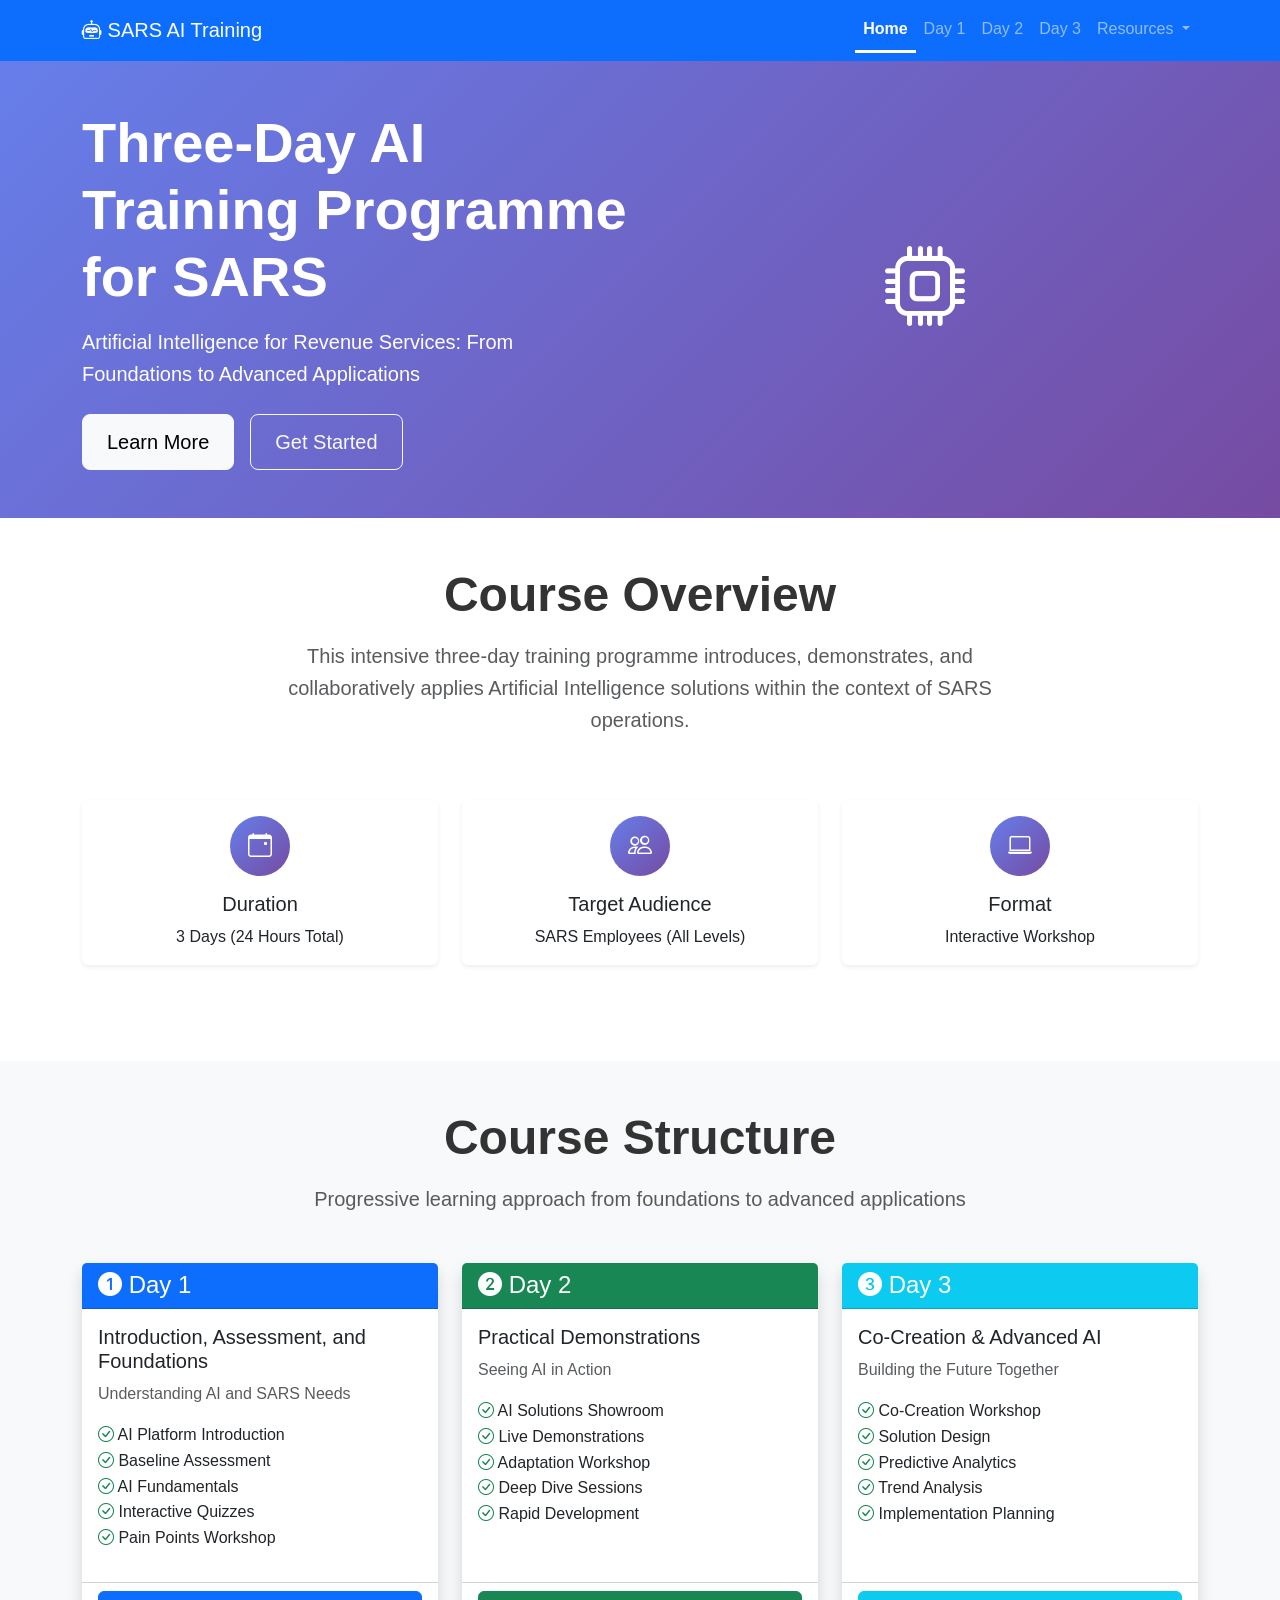
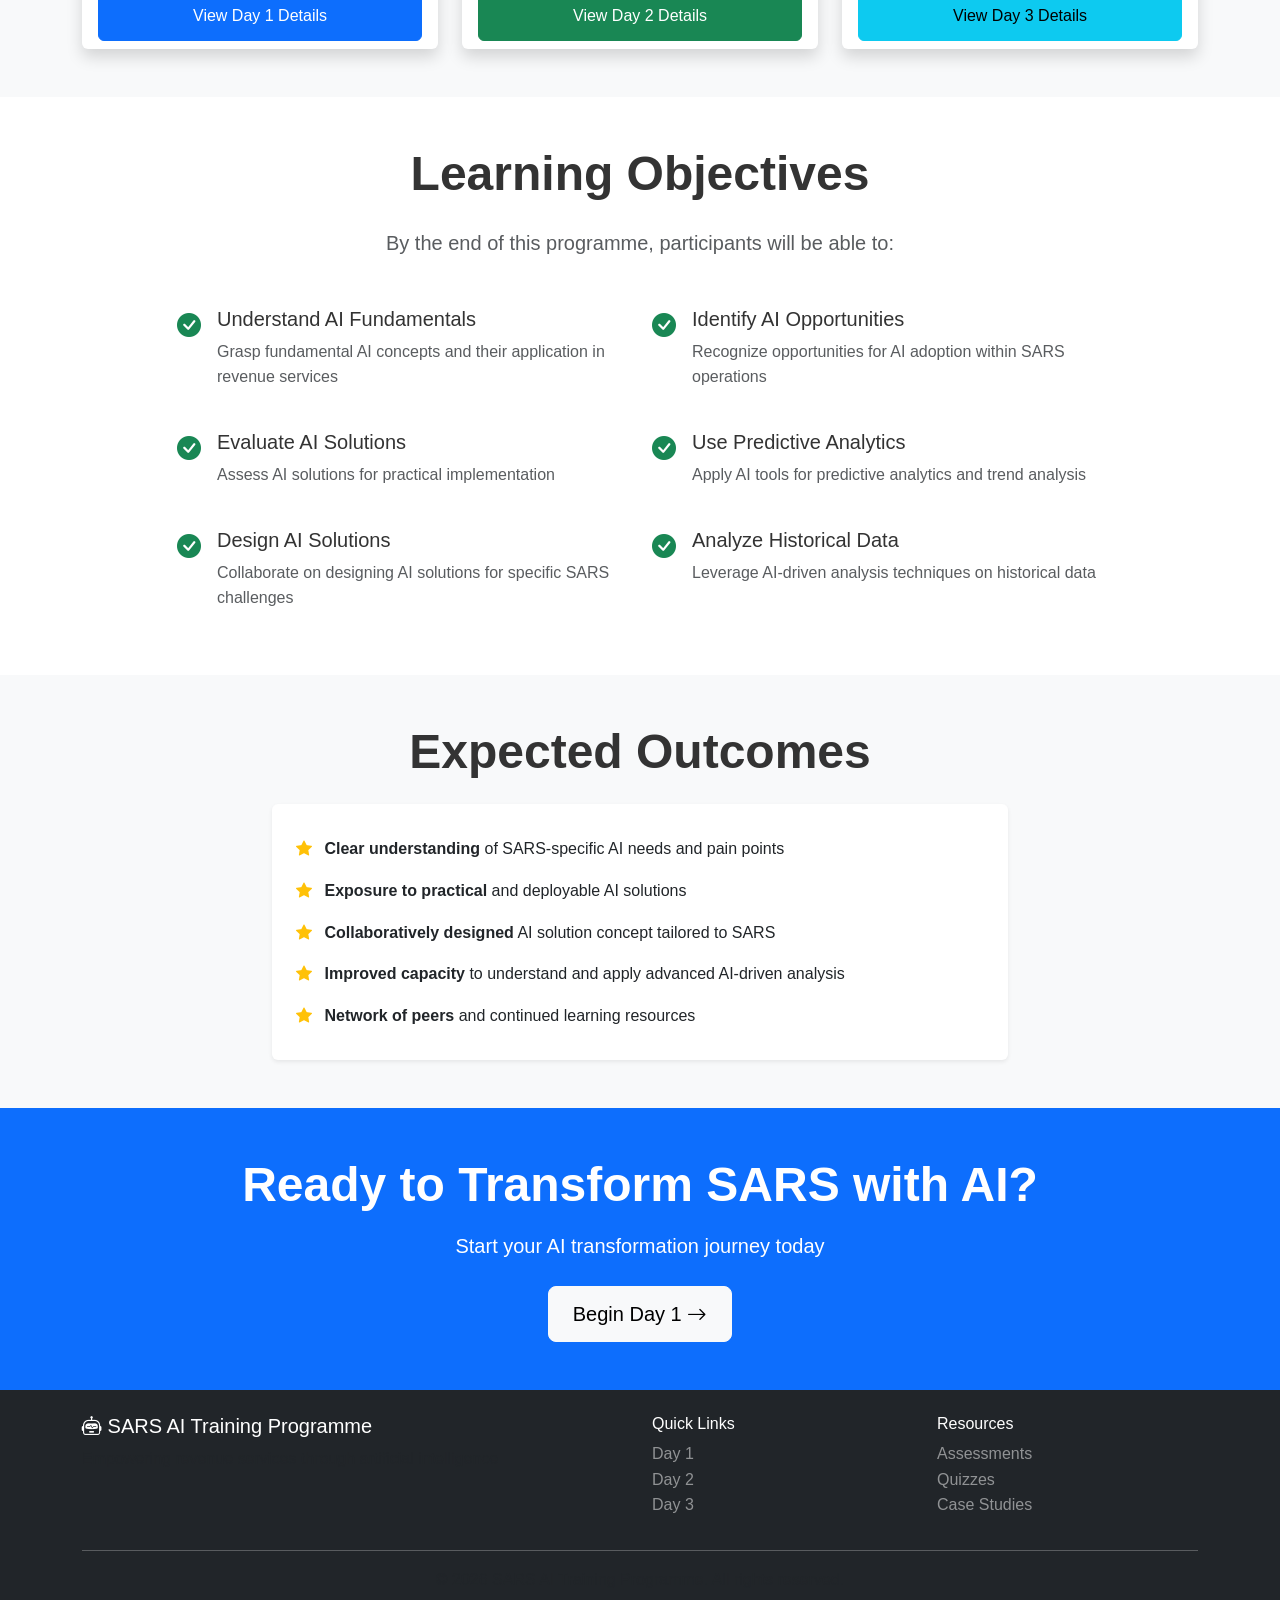
==== index.html @ c6cc0d84 "Initial commit: SARS Course website and materials" ====
<!DOCTYPE html>
<html lang="en">
<head>
    <meta charset="UTF-8">
    <meta name="viewport" content="width=device-width, initial-scale=1.0">
    <title>Three-Day AI Training Programme for SARS</title>
    <link href="https://cdn.jsdelivr.net/npm/bootstrap@5.3.0/dist/css/bootstrap.min.css" rel="stylesheet">
    <link rel="stylesheet" href="https://cdn.jsdelivr.net/npm/bootstrap-icons@1.10.0/font/bootstrap-icons.css">
    <link href="assets/css/style.css" rel="stylesheet">
</head>
<body>
    <!-- Navigation -->
    <nav class="navbar navbar-expand-lg navbar-dark bg-primary sticky-top">
        <div class="container">
            <a class="navbar-brand" href="index.html">
                <i class="bi bi-robot"></i> SARS AI Training
            </a>
            <button class="navbar-toggler" type="button" data-bs-toggle="collapse" data-bs-target="#navbarNav" aria-label="Toggle navigation" title="Toggle navigation">
                <span class="navbar-toggler-icon"></span>
            </button>
            <div class="collapse navbar-collapse" id="navbarNav">
                <ul class="navbar-nav ms-auto">
                    <li class="nav-item">
                        <a class="nav-link active" href="index.html">Home</a>
                    </li>
                    <li class="nav-item">
                        <a class="nav-link" href="day-1.html">Day 1</a>
                    </li>
                    <li class="nav-item">
                        <a class="nav-link" href="day-2.html">Day 2</a>
                    </li>
                    <li class="nav-item">
                        <a class="nav-link" href="day-3.html">Day 3</a>
                    </li>
                    <li class="nav-item dropdown">
                        <a class="nav-link dropdown-toggle" href="#" id="resourcesDropdown" role="button" data-bs-toggle="dropdown">
                            Resources
                        </a>
                        <ul class="dropdown-menu">
                            <li><a class="dropdown-item" href="assessments.html">Assessments</a></li>
                            <li><a class="dropdown-item" href="quizzes.html">Quizzes</a></li>
                            <li><a class="dropdown-item" href="case-studies.html">Case Studies</a></li>
                            <li><a class="dropdown-item" href="implementation.html">Implementation Guide</a></li>
                        </ul>
                    </li>
                </ul>
            </div>
        </div>
    </nav>

    <!-- Hero Section -->
    <section class="hero-section bg-gradient text-white py-5">
        <div class="container">
            <div class="row align-items-center">
                <div class="col-lg-6">
                    <h1 class="display-4 fw-bold mb-3">Three-Day AI Training Programme for SARS</h1>
                    <p class="lead mb-4">Artificial Intelligence for Revenue Services: From Foundations to Advanced Applications</p>
                    <div class="d-flex gap-3">
                        <a href="#overview" class="btn btn-light btn-lg">Learn More</a>
                        <a href="day-1.html" class="btn btn-outline-light btn-lg">Get Started</a>
                    </div>
                </div>
                <div class="col-lg-6 text-center mt-4 mt-lg-0">
                    <i class="bi bi-cpu display-1"></i>
                </div>
            </div>
        </div>
    </section>

    <!-- Overview Section -->
    <section id="overview" class="py-5">
        <div class="container">
            <div class="row">
                <div class="col-lg-8 mx-auto text-center mb-5">
                    <h2 class="display-5 fw-bold mb-3">Course Overview</h2>
                    <p class="lead text-muted">This intensive three-day training programme introduces, demonstrates, and collaboratively applies Artificial Intelligence solutions within the context of SARS operations.</p>
                </div>
            </div>
            
            <div class="row g-4 mb-5">
                <div class="col-md-4">
                    <div class="card h-100 shadow-sm">
                        <div class="card-body text-center">
                            <div class="feature-icon bg-primary bg-gradient text-white rounded-circle mb-3 mx-auto">
                                <i class="bi bi-calendar-event fs-4"></i>
                            </div>
                            <h5 class="card-title">Duration</h5>
                            <p class="card-text">3 Days (24 Hours Total)</p>
                        </div>
                    </div>
                </div>
                <div class="col-md-4">
                    <div class="card h-100 shadow-sm">
                        <div class="card-body text-center">
                            <div class="feature-icon bg-success bg-gradient text-white rounded-circle mb-3 mx-auto">
                                <i class="bi bi-people fs-4"></i>
                            </div>
                            <h5 class="card-title">Target Audience</h5>
                            <p class="card-text">SARS Employees (All Levels)</p>
                        </div>
                    </div>
                </div>
                <div class="col-md-4">
                    <div class="card h-100 shadow-sm">
                        <div class="card-body text-center">
                            <div class="feature-icon bg-info bg-gradient text-white rounded-circle mb-3 mx-auto">
                                <i class="bi bi-laptop fs-4"></i>
                            </div>
                            <h5 class="card-title">Format</h5>
                            <p class="card-text">Interactive Workshop</p>
                        </div>
                    </div>
                </div>
            </div>
        </div>
    </section>

    <!-- Course Structure Section -->
    <section class="bg-light py-5">
        <div class="container">
            <div class="text-center mb-5">
                <h2 class="display-5 fw-bold mb-3">Course Structure</h2>
                <p class="lead text-muted">Progressive learning approach from foundations to advanced applications</p>
            </div>

            <div class="row g-4">
                <!-- Day 1 -->
                <div class="col-lg-4">
                    <div class="card h-100 shadow border-0">
                        <div class="card-header bg-primary text-white">
                            <h4 class="mb-0"><i class="bi bi-1-circle-fill"></i> Day 1</h4>
                        </div>
                        <div class="card-body">
                            <h5 class="card-title">Introduction, Assessment, and Foundations</h5>
                            <p class="card-text text-muted mb-3">Understanding AI and SARS Needs</p>
                            <ul class="list-unstyled">
                                <li><i class="bi bi-check-circle text-success"></i> AI Platform Introduction</li>
                                <li><i class="bi bi-check-circle text-success"></i> Baseline Assessment</li>
                                <li><i class="bi bi-check-circle text-success"></i> AI Fundamentals</li>
                                <li><i class="bi bi-check-circle text-success"></i> Interactive Quizzes</li>
                                <li><i class="bi bi-check-circle text-success"></i> Pain Points Workshop</li>
                            </ul>
                        </div>
                        <div class="card-footer bg-transparent">
                            <a href="day-1.html" class="btn btn-primary w-100">View Day 1 Details</a>
                        </div>
                    </div>
                </div>

                <!-- Day 2 -->
                <div class="col-lg-4">
                    <div class="card h-100 shadow border-0">
                        <div class="card-header bg-success text-white">
                            <h4 class="mb-0"><i class="bi bi-2-circle-fill"></i> Day 2</h4>
                        </div>
                        <div class="card-body">
                            <h5 class="card-title">Practical Demonstrations</h5>
                            <p class="card-text text-muted mb-3">Seeing AI in Action</p>
                            <ul class="list-unstyled">
                                <li><i class="bi bi-check-circle text-success"></i> AI Solutions Showroom</li>
                                <li><i class="bi bi-check-circle text-success"></i> Live Demonstrations</li>
                                <li><i class="bi bi-check-circle text-success"></i> Adaptation Workshop</li>
                                <li><i class="bi bi-check-circle text-success"></i> Deep Dive Sessions</li>
                                <li><i class="bi bi-check-circle text-success"></i> Rapid Development</li>
                            </ul>
                        </div>
                        <div class="card-footer bg-transparent">
                            <a href="day-2.html" class="btn btn-success w-100">View Day 2 Details</a>
                        </div>
                    </div>
                </div>

                <!-- Day 3 -->
                <div class="col-lg-4">
                    <div class="card h-100 shadow border-0">
                        <div class="card-header bg-info text-white">
                            <h4 class="mb-0"><i class="bi bi-3-circle-fill"></i> Day 3</h4>
                        </div>
                        <div class="card-body">
                            <h5 class="card-title">Co-Creation & Advanced AI</h5>
                            <p class="card-text text-muted mb-3">Building the Future Together</p>
                            <ul class="list-unstyled">
                                <li><i class="bi bi-check-circle text-success"></i> Co-Creation Workshop</li>
                                <li><i class="bi bi-check-circle text-success"></i> Solution Design</li>
                                <li><i class="bi bi-check-circle text-success"></i> Predictive Analytics</li>
                                <li><i class="bi bi-check-circle text-success"></i> Trend Analysis</li>
                                <li><i class="bi bi-check-circle text-success"></i> Implementation Planning</li>
                            </ul>
                        </div>
                        <div class="card-footer bg-transparent">
                            <a href="day-3.html" class="btn btn-info w-100">View Day 3 Details</a>
                        </div>
                    </div>
                </div>
            </div>
        </div>
    </section>

    <!-- Learning Objectives -->
    <section class="py-5">
        <div class="container">
            <div class="row">
                <div class="col-lg-10 mx-auto">
                    <h2 class="display-5 fw-bold mb-4 text-center">Learning Objectives</h2>
                    <p class="lead text-center text-muted mb-5">By the end of this programme, participants will be able to:</p>
                    
                    <div class="row g-4">
                        <div class="col-md-6">
                            <div class="d-flex">
                                <div class="flex-shrink-0">
                                    <i class="bi bi-check-circle-fill text-success fs-4 me-3"></i>
                                </div>
                                <div>
                                    <h5>Understand AI Fundamentals</h5>
                                    <p class="text-muted">Grasp fundamental AI concepts and their application in revenue services</p>
                                </div>
                            </div>
                        </div>
                        <div class="col-md-6">
                            <div class="d-flex">
                                <div class="flex-shrink-0">
                                    <i class="bi bi-check-circle-fill text-success fs-4 me-3"></i>
                                </div>
                                <div>
                                    <h5>Identify AI Opportunities</h5>
                                    <p class="text-muted">Recognize opportunities for AI adoption within SARS operations</p>
                                </div>
                            </div>
                        </div>
                        <div class="col-md-6">
                            <div class="d-flex">
                                <div class="flex-shrink-0">
                                    <i class="bi bi-check-circle-fill text-success fs-4 me-3"></i>
                                </div>
                                <div>
                                    <h5>Evaluate AI Solutions</h5>
                                    <p class="text-muted">Assess AI solutions for practical implementation</p>
                                </div>
                            </div>
                        </div>
                        <div class="col-md-6">
                            <div class="d-flex">
                                <div class="flex-shrink-0">
                                    <i class="bi bi-check-circle-fill text-success fs-4 me-3"></i>
                                </div>
                                <div>
                                    <h5>Use Predictive Analytics</h5>
                                    <p class="text-muted">Apply AI tools for predictive analytics and trend analysis</p>
                                </div>
                            </div>
                        </div>
                        <div class="col-md-6">
                            <div class="d-flex">
                                <div class="flex-shrink-0">
                                    <i class="bi bi-check-circle-fill text-success fs-4 me-3"></i>
                                </div>
                                <div>
                                    <h5>Design AI Solutions</h5>
                                    <p class="text-muted">Collaborate on designing AI solutions for specific SARS challenges</p>
                                </div>
                            </div>
                        </div>
                        <div class="col-md-6">
                            <div class="d-flex">
                                <div class="flex-shrink-0">
                                    <i class="bi bi-check-circle-fill text-success fs-4 me-3"></i>
                                </div>
                                <div>
                                    <h5>Analyze Historical Data</h5>
                                    <p class="text-muted">Leverage AI-driven analysis techniques on historical data</p>
                                </div>
                            </div>
                        </div>
                    </div>
                </div>
            </div>
        </div>
    </section>

    <!-- Expected Outcomes -->
    <section class="bg-light py-5">
        <div class="container">
            <div class="row">
                <div class="col-lg-8 mx-auto">
                    <h2 class="display-5 fw-bold mb-4 text-center">Expected Outcomes</h2>
                    <div class="card shadow-sm border-0">
                        <div class="card-body p-4">
                            <div class="list-group list-group-flush">
                                <div class="list-group-item border-0 px-0">
                                    <i class="bi bi-star-fill text-warning me-2"></i>
                                    <strong>Clear understanding</strong> of SARS-specific AI needs and pain points
                                </div>
                                <div class="list-group-item border-0 px-0">
                                    <i class="bi bi-star-fill text-warning me-2"></i>
                                    <strong>Exposure to practical</strong> and deployable AI solutions
                                </div>
                                <div class="list-group-item border-0 px-0">
                                    <i class="bi bi-star-fill text-warning me-2"></i>
                                    <strong>Collaboratively designed</strong> AI solution concept tailored to SARS
                                </div>
                                <div class="list-group-item border-0 px-0">
                                    <i class="bi bi-star-fill text-warning me-2"></i>
                                    <strong>Improved capacity</strong> to understand and apply advanced AI-driven analysis
                                </div>
                                <div class="list-group-item border-0 px-0">
                                    <i class="bi bi-star-fill text-warning me-2"></i>
                                    <strong>Network of peers</strong> and continued learning resources
                                </div>
                            </div>
                        </div>
                    </div>
                </div>
            </div>
        </div>
    </section>

    <!-- CTA Section -->
    <section class="py-5 bg-primary text-white">
        <div class="container text-center">
            <h2 class="display-5 fw-bold mb-3">Ready to Transform SARS with AI?</h2>
            <p class="lead mb-4">Start your AI transformation journey today</p>
            <a href="day-1.html" class="btn btn-light btn-lg">Begin Day 1 <i class="bi bi-arrow-right"></i></a>
        </div>
    </section>

    <!-- Footer -->
    <footer class="bg-dark text-white py-4">
        <div class="container">
            <div class="row">
                <div class="col-md-6">
                    <h5><i class="bi bi-robot"></i> SARS AI Training Programme</h5>
                    <p class="text-muted">Empowering revenue services through artificial intelligence</p>
                </div>
                <div class="col-md-3">
                    <h6>Quick Links</h6>
                    <ul class="list-unstyled">
                        <li><a href="day-1.html" class="text-white-50 text-decoration-none">Day 1</a></li>
                        <li><a href="day-2.html" class="text-white-50 text-decoration-none">Day 2</a></li>
                        <li><a href="day-3.html" class="text-white-50 text-decoration-none">Day 3</a></li>
                    </ul>
                </div>
                <div class="col-md-3">
                    <h6>Resources</h6>
                    <ul class="list-unstyled">
                        <li><a href="assessments.html" class="text-white-50 text-decoration-none">Assessments</a></li>
                        <li><a href="quizzes.html" class="text-white-50 text-decoration-none">Quizzes</a></li>
                        <li><a href="case-studies.html" class="text-white-50 text-decoration-none">Case Studies</a></li>
                    </ul>
                </div>
            </div>
            <hr class="bg-secondary">
            <div class="text-center text-muted">
                <p class="mb-0">&copy; 2026 SARS AI Training Programme. All rights reserved.</p>
            </div>
        </div>
    </footer>

    <script src="https://cdn.jsdelivr.net/npm/bootstrap@5.3.0/dist/js/bootstrap.bundle.min.js"></script>
    <script src="assets/js/script.js"></script>
</body>
</html>
---- assets/css/style.css ----
/* Custom Styles for SARS AI Training Website */

:root {
    --primary-color: #0d6efd;
    --secondary-color: #6c757d;
    --success-color: #198754;
    --info-color: #0dcaf0;
    --warning-color: #ffc107;
    --danger-color: #dc3545;
    --light-color: #f8f9fa;
    --dark-color: #212529;
}

/* Global Styles */
body {
    font-family: 'Segoe UI', Tahoma, Geneva, Verdana, sans-serif;
    line-height: 1.6;
    color: #333;
}

/* Hero Section */
.hero-section {
    background: linear-gradient(135deg, #667eea 0%, #764ba2 100%);
    min-height: 400px;
    display: flex;
    align-items: center;
}

.bg-gradient {
    background: linear-gradient(135deg, #667eea 0%, #764ba2 100%) !important;
}

/* Cards */
.card {
    transition: transform 0.3s ease, box-shadow 0.3s ease;
    border: none;
}

.card:hover {
    transform: translateY(-5px);
    box-shadow: 0 10px 25px rgba(0,0,0,0.15) !important;
}

/* Feature Icons */
.feature-icon {
    width: 60px;
    height: 60px;
    display: inline-flex;
    align-items: center;
    justify-content: center;
}

/* Day Icon Large */
.day-icon-large {
    font-size: 100px;
}

/* Buttons */
.btn {
    padding: 0.75rem 1.5rem;
    font-weight: 500;
    transition: all 0.3s ease;
}

.btn:hover {
    transform: translateY(-2px);
    box-shadow: 0 5px 15px rgba(0,0,0,0.2);
}

/* Timeline Styles */
.timeline {
    position: relative;
    padding: 20px 0;
}

.timeline-item {
    position: relative;
    padding-left: 60px;
    margin-bottom: 30px;
}

.timeline-item::before {
    content: '';
    position: absolute;
    left: 20px;
    top: 0;
    bottom: -30px;
    width: 2px;
    background: var(--primary-color);
}

.timeline-item:last-child::before {
    display: none;
}

.timeline-icon {
    position: absolute;
    left: 0;
    top: 0;
    width: 40px;
    height: 40px;
    border-radius: 50%;
    background: var(--primary-color);
    color: white;
    display: flex;
    align-items: center;
    justify-content: center;
    font-weight: bold;
    z-index: 1;
}

/* Schedule Table */
.schedule-table {
    background: white;
    border-radius: 10px;
    overflow: hidden;
}

.schedule-table .table thead {
    background: linear-gradient(135deg, #667eea 0%, #764ba2 100%);
    color: white;
}

.time-col {
    background: #f8f9fa;
    font-weight: 600;
    color: var(--primary-color);
}

/* Quiz Cards */
.quiz-question {
    background: #f8f9fa;
    border-left: 4px solid var(--primary-color);
    padding: 20px;
    margin-bottom: 20px;
    border-radius: 5px;
}

.quiz-option {
    padding: 10px 15px;
    margin: 5px 0;
    background: white;
    border: 2px solid #e9ecef;
    border-radius: 5px;
    cursor: pointer;
    transition: all 0.3s ease;
}

.quiz-option:hover {
    background: #e9ecef;
    border-color: var(--primary-color);
}

.quiz-option.correct {
    background: #d4edda;
    border-color: var(--success-color);
}

/* Case Study Cards */
.case-study-card {
    border-left: 4px solid var(--primary-color);
    transition: all 0.3s ease;
}

.case-study-card:hover {
    border-left-width: 8px;
}

/* Assessment Form */
.assessment-section {
    background: white;
    padding: 30px;
    border-radius: 10px;
    margin-bottom: 30px;
    box-shadow: 0 2px 10px rgba(0,0,0,0.05);
}

.rating-group {
    display: flex;
    gap: 10px;
    align-items: center;
}

.rating-option {
    width: 40px;
    height: 40px;
    border: 2px solid #dee2e6;
    border-radius: 5px;
    display: flex;
    align-items: center;
    justify-content: center;
    cursor: pointer;
    transition: all 0.3s ease;
}

.rating-option:hover {
    background: var(--primary-color);
    color: white;
    border-color: var(--primary-color);
}

/* Progress Bar */
.progress-custom {
    height: 25px;
    border-radius: 15px;
}

.progress-custom .progress-bar {
    font-weight: 600;
    line-height: 25px;
}

/* Badges */
.badge-custom {
    padding: 8px 15px;
    font-size: 0.9rem;
    font-weight: 500;
}

/* Accordion Styles */
.accordion-button:not(.collapsed) {
    background-color: var(--primary-color);
    color: white;
}

.accordion-button:focus {
    box-shadow: none;
    border-color: rgba(0,0,0,.125);
}

/* Navigation Active State */
.navbar-nav .nav-link.active {
    font-weight: 600;
    border-bottom: 3px solid white;
}

/* Footer Links */
footer a:hover {
    color: white !important;
    text-decoration: underline !important;
}

/* Responsive Typography */
@media (max-width: 768px) {
    .display-4 {
        font-size: 2.5rem;
    }
    
    .display-5 {
        font-size: 2rem;
    }
    
    .lead {
        font-size: 1.1rem;
    }
}

/* Print Styles */
@media print {
    .navbar, footer, .btn, .no-print {
        display: none !important;
    }
    
    .card {
        page-break-inside: avoid;
    }
}

/* Animation Classes */
.fade-in {
    animation: fadeIn 0.5s ease-in;
}

@keyframes fadeIn {
    from {
        opacity: 0;
        transform: translateY(20px);
    }
    to {
        opacity: 1;
        transform: translateY(0);
    }
}

/* Scroll Behavior */
html {
    scroll-behavior: smooth;
}

/* Custom Scrollbar */
::-webkit-scrollbar {
    width: 10px;
}

::-webkit-scrollbar-track {
    background: #f1f1f1;
}

::-webkit-scrollbar-thumb {
    background: var(--primary-color);
    border-radius: 5px;
}

::-webkit-scrollbar-thumb:hover {
    background: #0b5ed7;
}

/* Table Styles */
.table-custom {
    background: white;
    border-radius: 10px;
    overflow: hidden;
    box-shadow: 0 2px 10px rgba(0,0,0,0.05);
}

.table-custom thead {
    background: linear-gradient(135deg, #667eea 0%, #764ba2 100%);
    color: white;
}

.table-custom tbody tr:hover {
    background-color: #f8f9fa;
}

/* List Group Custom */
.list-group-custom .list-group-item {
    border-left: 3px solid transparent;
    transition: all 0.3s ease;
}

.list-group-custom .list-group-item:hover {
    border-left-color: var(--primary-color);
    background-color: #f8f9fa;
}

/* Alert Styles */
.alert-custom {
    border-left: 4px solid;
    border-radius: 0 5px 5px 0;
}

/* Loading Spinner */
.spinner-custom {
    border: 4px solid #f3f3f3;
    border-top: 4px solid var(--primary-color);
    border-radius: 50%;
    width: 40px;
    height: 40px;
    animation: spin 1s linear infinite;
}

@keyframes spin {
    0% { transform: rotate(0deg); }
    100% { transform: rotate(360deg); }
}

/* Tooltip Custom */
.tooltip-inner {
    background-color: var(--dark-color);
    padding: 10px 15px;
}

/* Modal Styles */
.modal-header {
    background: linear-gradient(135deg, #667eea 0%, #764ba2 100%);
    color: white;
}

/* Form Styles */
.form-control:focus, .form-select:focus {
    border-color: var(--primary-color);
    box-shadow: 0 0 0 0.2rem rgba(13, 110, 253, 0.25);
}

/* Code Block Styles */
pre {
    background: #2d2d2d;
    color: #f8f8f2;
    padding: 20px;
    border-radius: 5px;
    overflow-x: auto;
}

code {
    background: #f4f4f4;
    padding: 2px 6px;
    border-radius: 3px;
    font-family: 'Courier New', monospace;
}

/* Section Dividers */
.section-divider {
    height: 2px;
    background: linear-gradient(to right, transparent, var(--primary-color), transparent);
    margin: 40px 0;
}
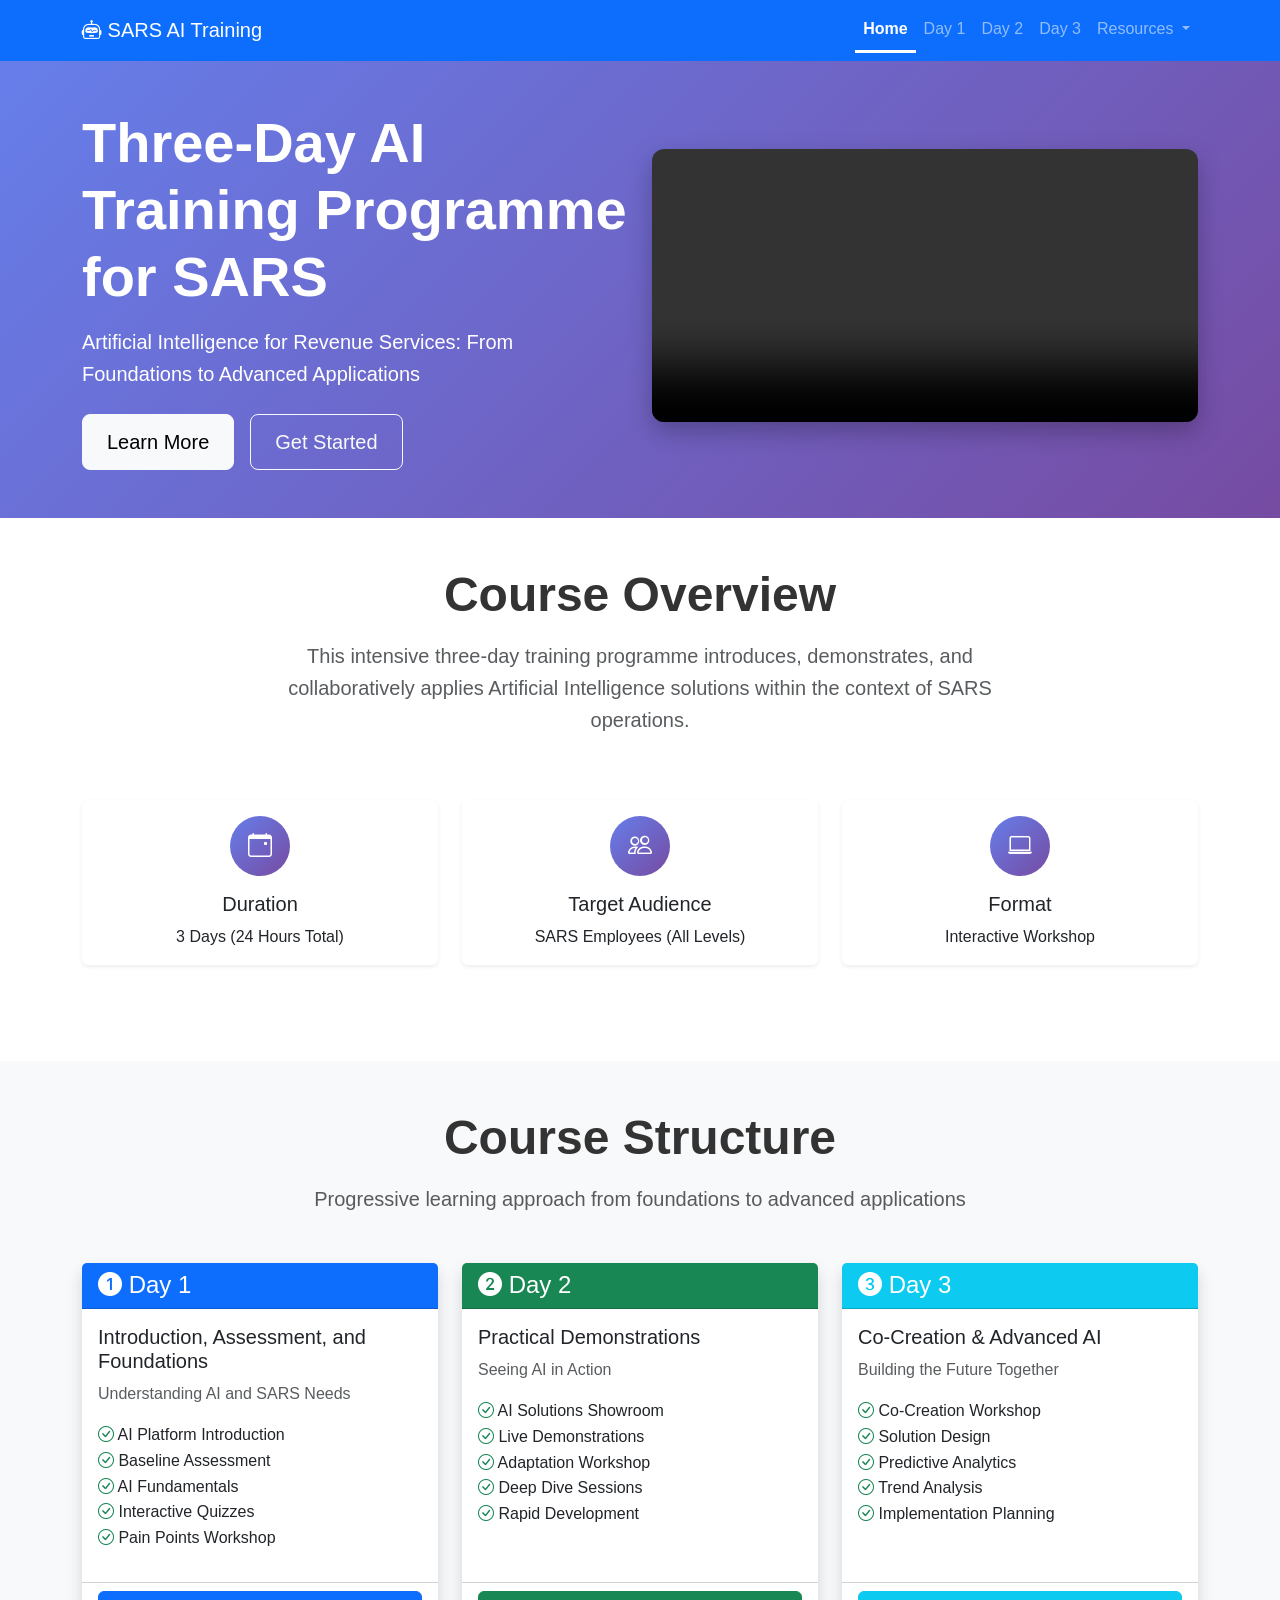
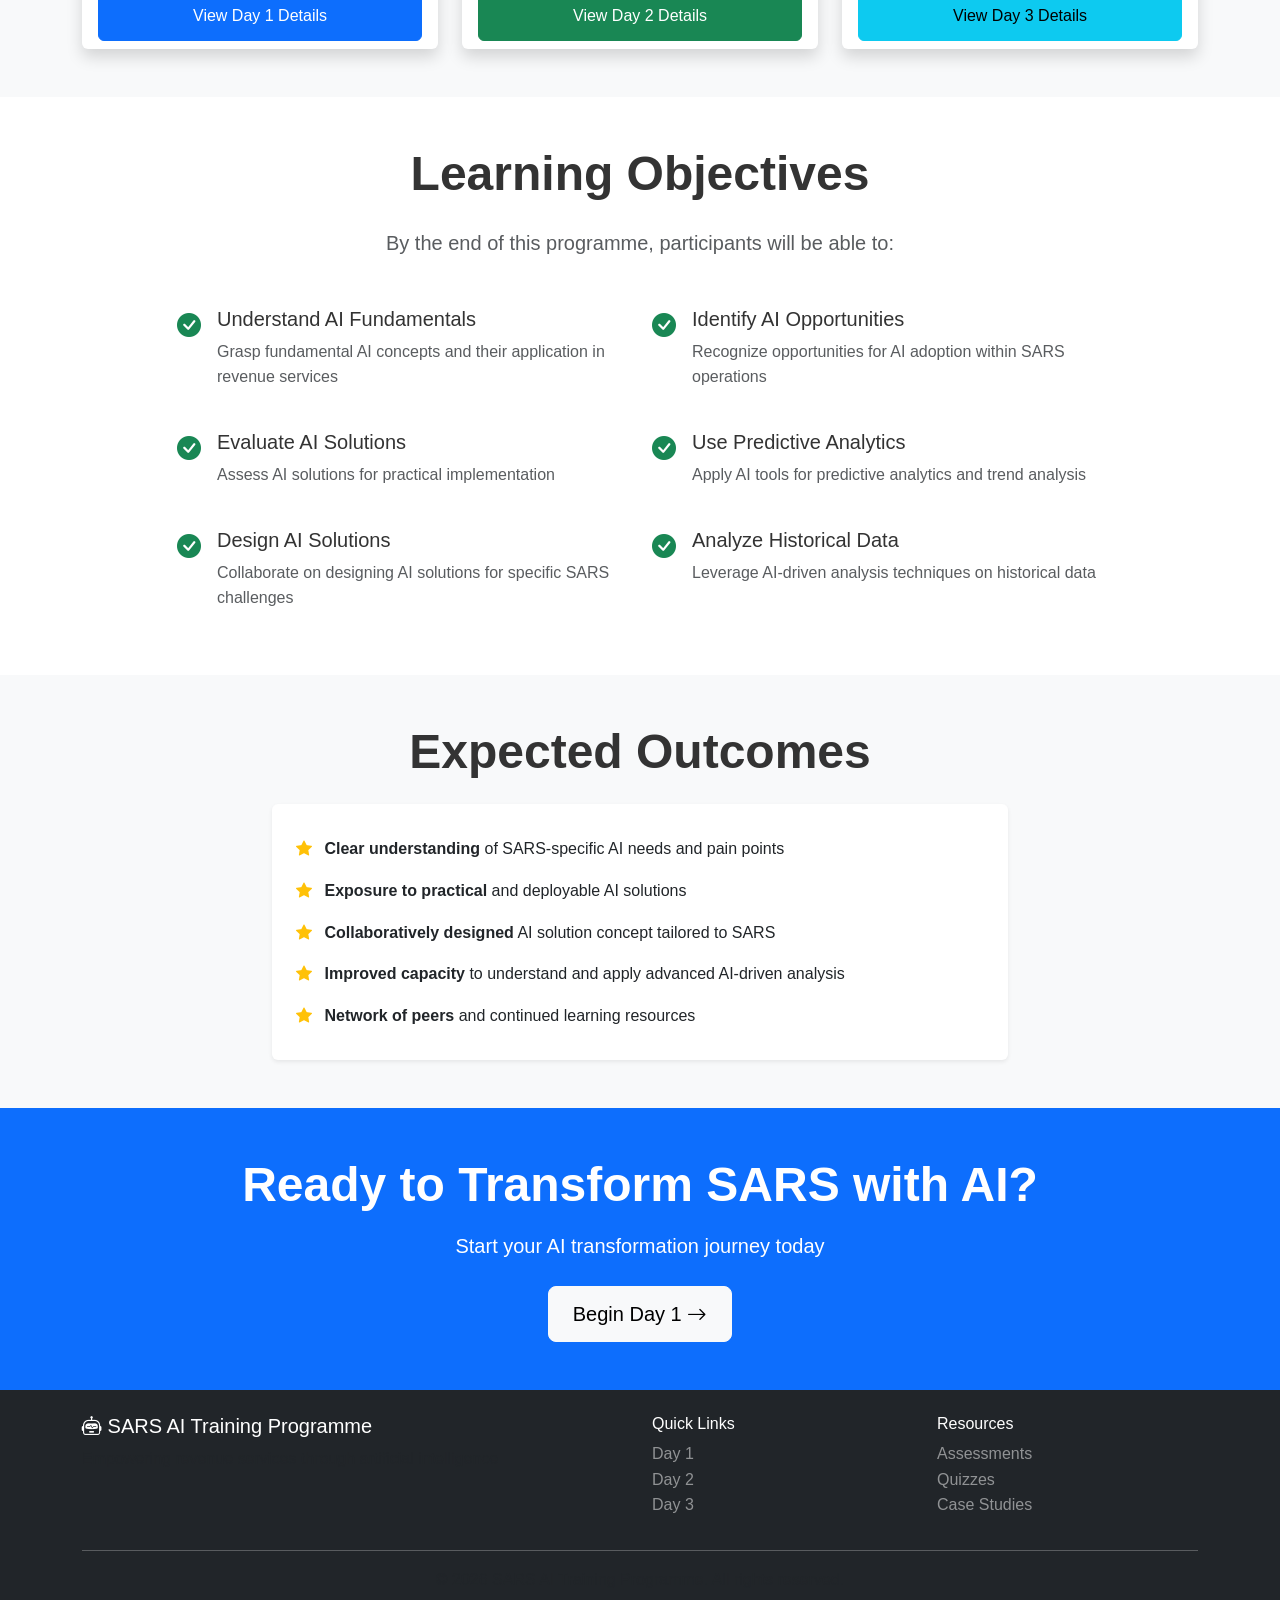
==== commit fbd10909: "Add intro video to homepage hero section" ====
--- a/index.html
+++ b/index.html
@@ -61,7 +61,12 @@
                     </div>
                 </div>
                 <div class="col-lg-6 text-center mt-4 mt-lg-0">
-                    <i class="bi bi-cpu display-1"></i>
+                    <div class="hero-video-wrapper">
+                        <video class="hero-video" controls playsinline preload="metadata">
+                            <source src="SARS%20AI%20Programme%20Introduction.mp4" type="video/mp4">
+                            Your browser does not support the video tag.
+                        </video>
+                    </div>
                 </div>
             </div>
         </div>
--- a/assets/css/style.css
+++ b/assets/css/style.css
@@ -28,6 +28,17 @@
 
 .bg-gradient {
     background: linear-gradient(135deg, #667eea 0%, #764ba2 100%) !important;
+}
+
+.hero-video-wrapper {
+    max-width: 560px;
+    margin: 0 auto;
+}
+
+.hero-video {
+    width: 100%;
+    border-radius: 12px;
+    box-shadow: 0 10px 25px rgba(0,0,0,0.25);
 }
 
 /* Cards */
@@ -253,6 +264,10 @@
     .lead {
         font-size: 1.1rem;
     }
+
+    .hero-video-wrapper {
+        max-width: 100%;
+    }
 }
 
 /* Print Styles */
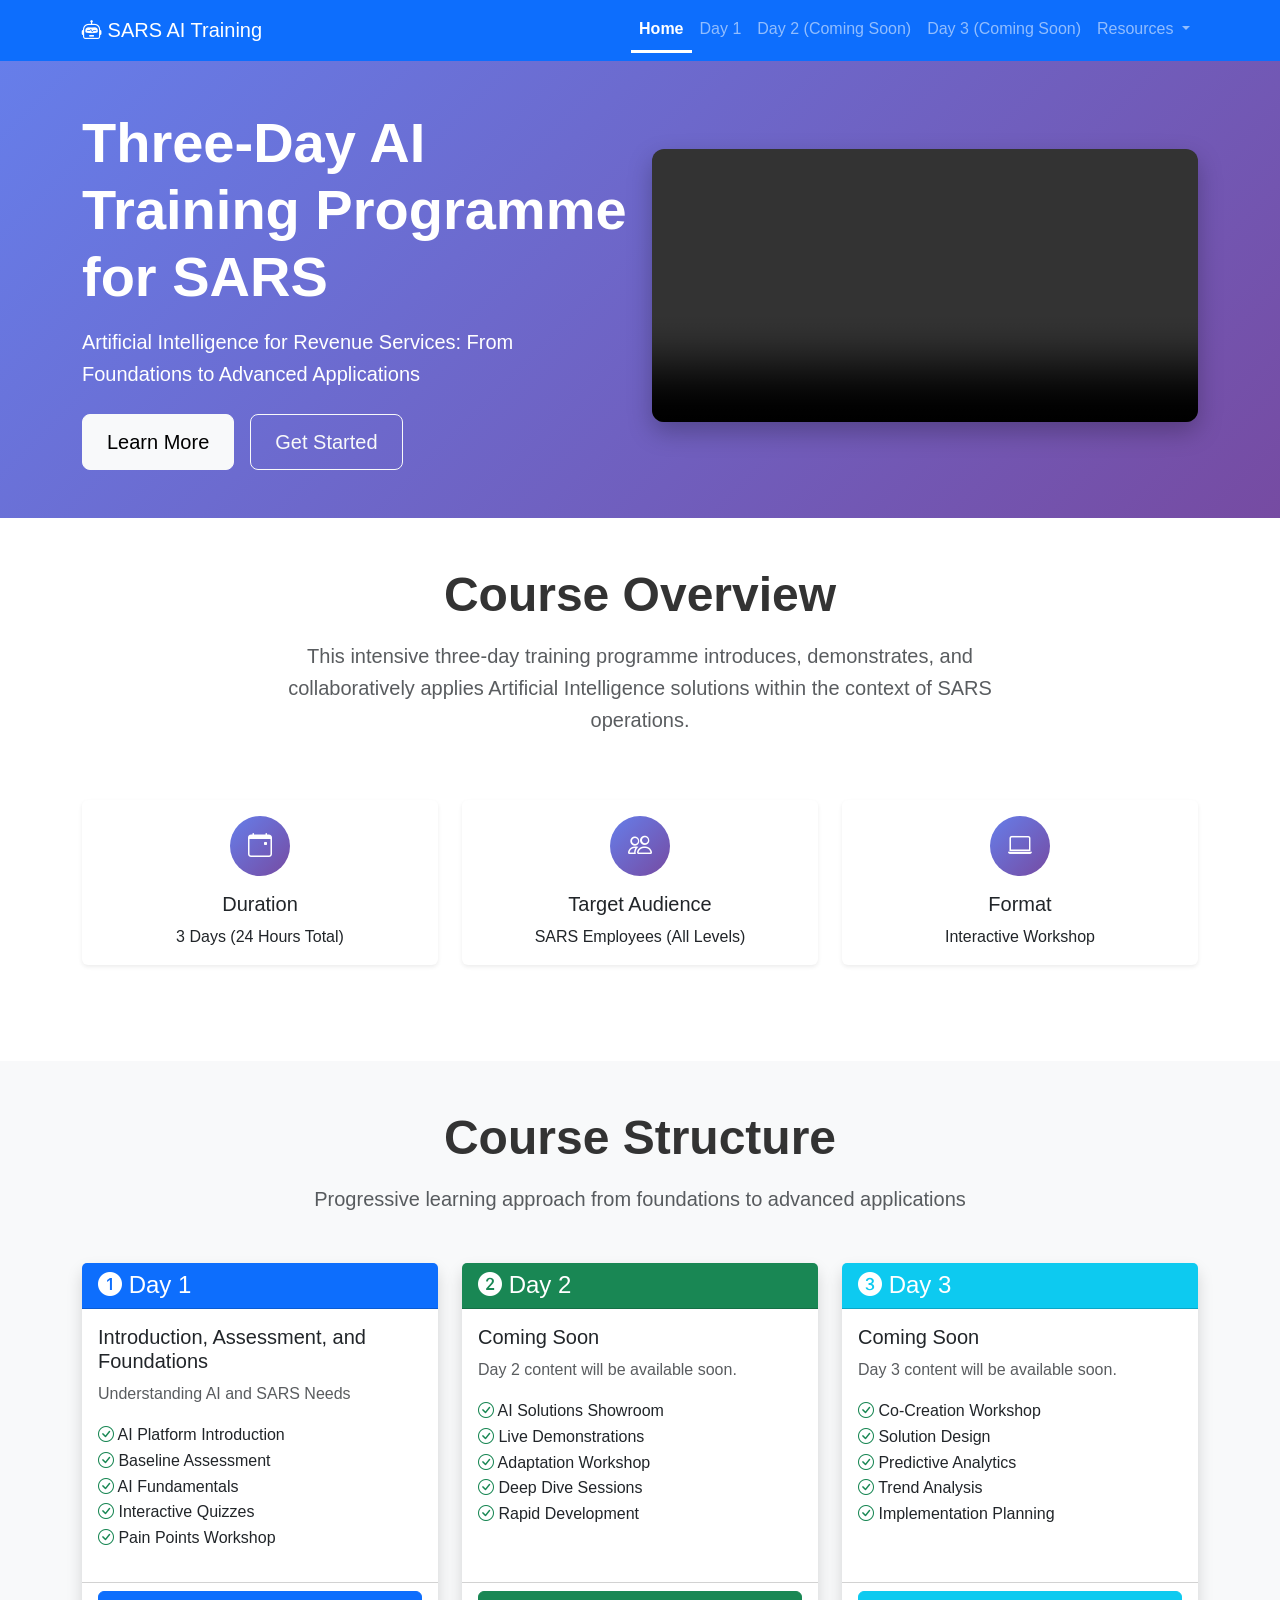
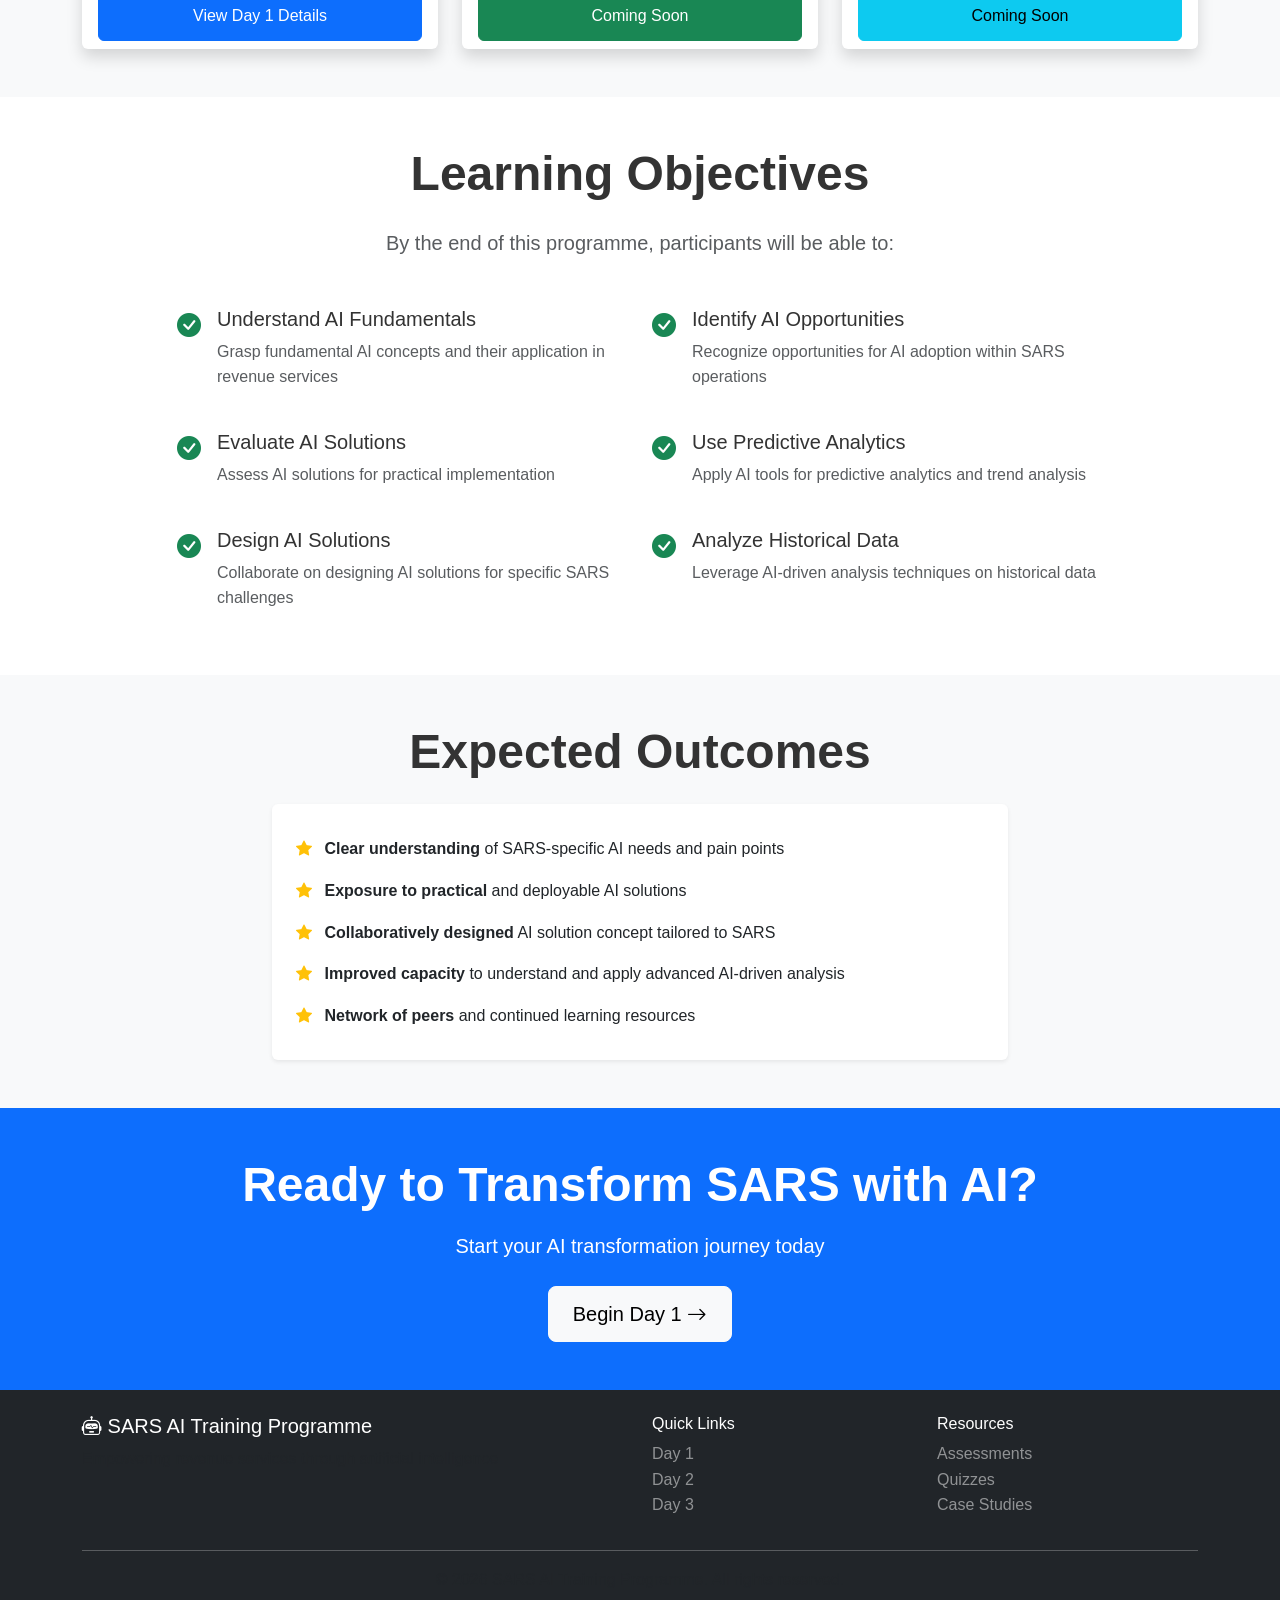
==== commit 55e6a727: "updates" ====
--- a/index.html
+++ b/index.html
@@ -27,10 +27,10 @@
                         <a class="nav-link" href="day-1.html">Day 1</a>
                     </li>
                     <li class="nav-item">
-                        <a class="nav-link" href="day-2.html">Day 2</a>
+                        <a class="nav-link" href="day-2.html">Day 2 (Coming Soon)</a>
                     </li>
                     <li class="nav-item">
-                        <a class="nav-link" href="day-3.html">Day 3</a>
+                        <a class="nav-link" href="day-3.html">Day 3 (Coming Soon)</a>
                     </li>
                     <li class="nav-item dropdown">
                         <a class="nav-link dropdown-toggle" href="#" id="resourcesDropdown" role="button" data-bs-toggle="dropdown">
@@ -159,8 +159,8 @@
                             <h4 class="mb-0"><i class="bi bi-2-circle-fill"></i> Day 2</h4>
                         </div>
                         <div class="card-body">
-                            <h5 class="card-title">Practical Demonstrations</h5>
-                            <p class="card-text text-muted mb-3">Seeing AI in Action</p>
+                            <h5 class="card-title">Coming Soon</h5>
+                            <p class="card-text text-muted mb-3">Day 2 content will be available soon.</p>
                             <ul class="list-unstyled">
                                 <li><i class="bi bi-check-circle text-success"></i> AI Solutions Showroom</li>
                                 <li><i class="bi bi-check-circle text-success"></i> Live Demonstrations</li>
@@ -170,7 +170,7 @@
                             </ul>
                         </div>
                         <div class="card-footer bg-transparent">
-                            <a href="day-2.html" class="btn btn-success w-100">View Day 2 Details</a>
+                            <a href="day-2.html" class="btn btn-success w-100">Coming Soon</a>
                         </div>
                     </div>
                 </div>
@@ -182,8 +182,8 @@
                             <h4 class="mb-0"><i class="bi bi-3-circle-fill"></i> Day 3</h4>
                         </div>
                         <div class="card-body">
-                            <h5 class="card-title">Co-Creation & Advanced AI</h5>
-                            <p class="card-text text-muted mb-3">Building the Future Together</p>
+                            <h5 class="card-title">Coming Soon</h5>
+                            <p class="card-text text-muted mb-3">Day 3 content will be available soon.</p>
                             <ul class="list-unstyled">
                                 <li><i class="bi bi-check-circle text-success"></i> Co-Creation Workshop</li>
                                 <li><i class="bi bi-check-circle text-success"></i> Solution Design</li>
@@ -193,7 +193,7 @@
                             </ul>
                         </div>
                         <div class="card-footer bg-transparent">
-                            <a href="day-3.html" class="btn btn-info w-100">View Day 3 Details</a>
+                            <a href="day-3.html" class="btn btn-info w-100">Coming Soon</a>
                         </div>
                     </div>
                 </div>
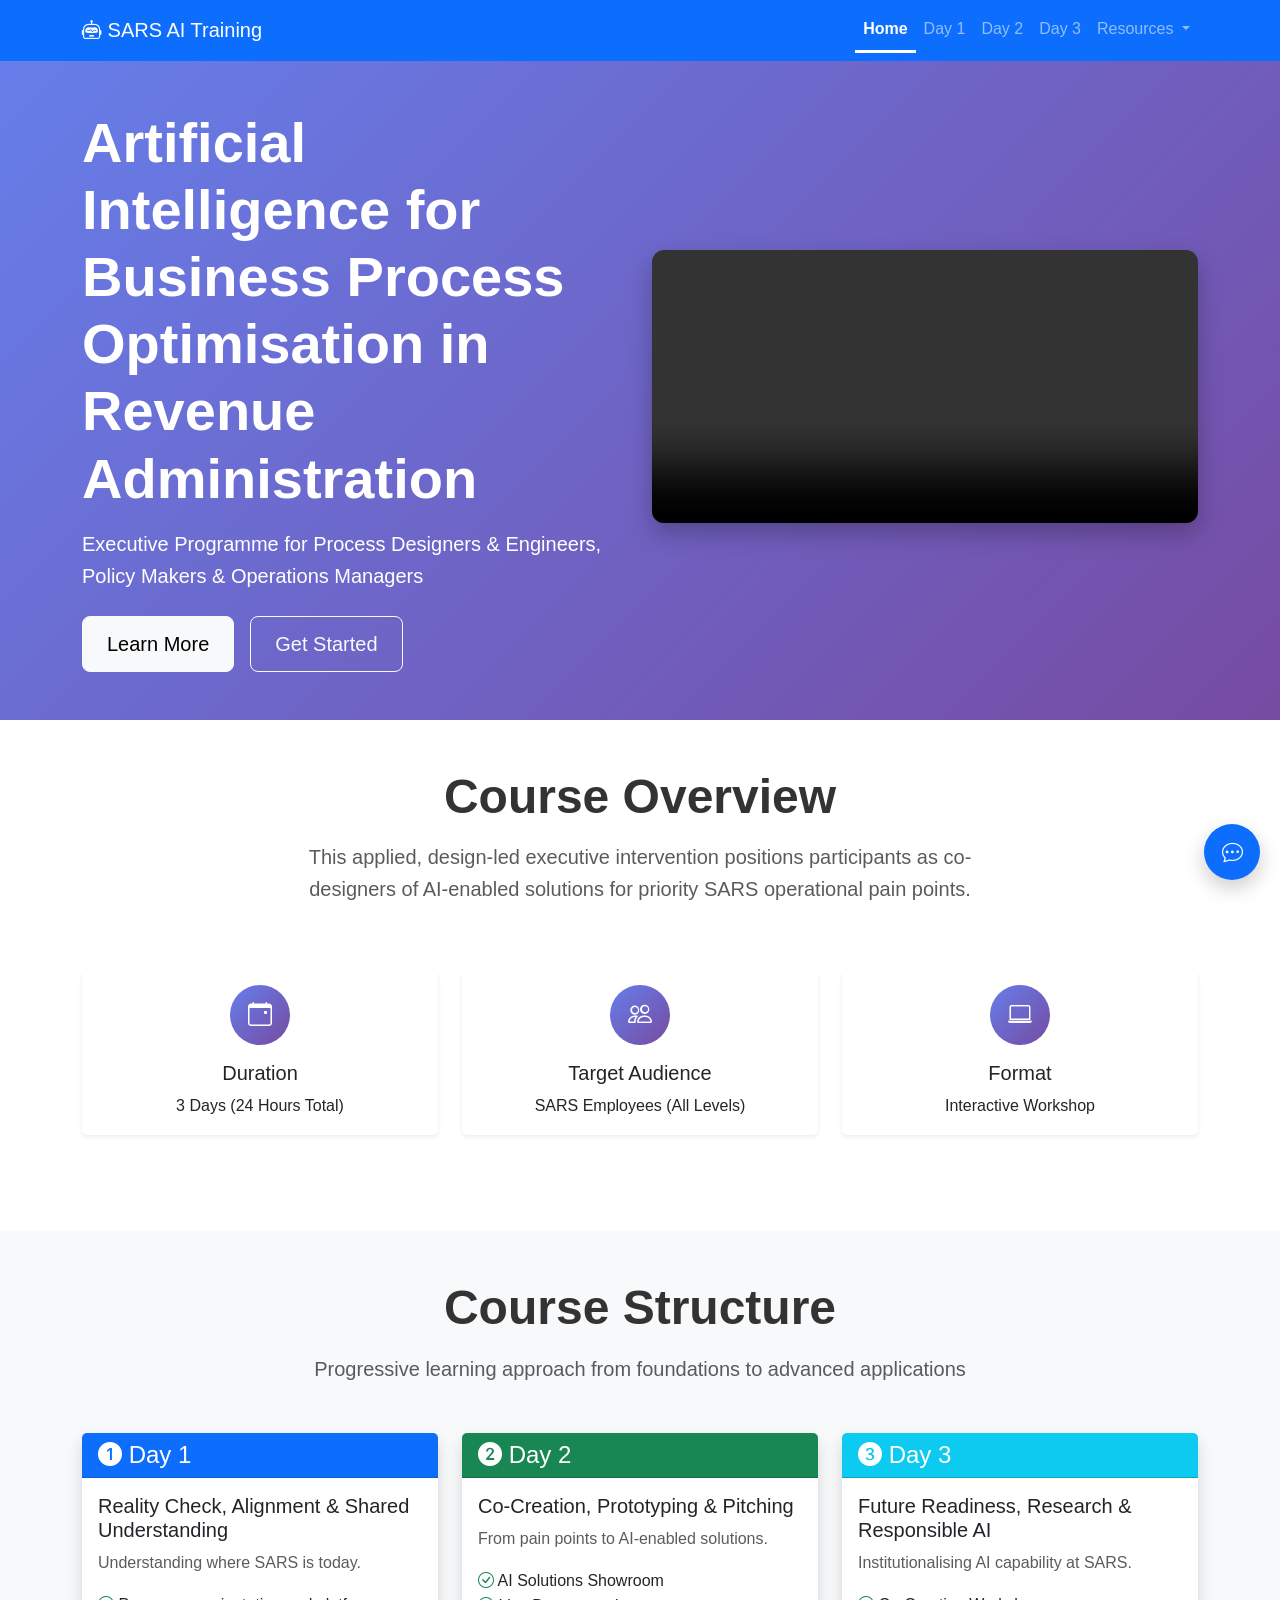
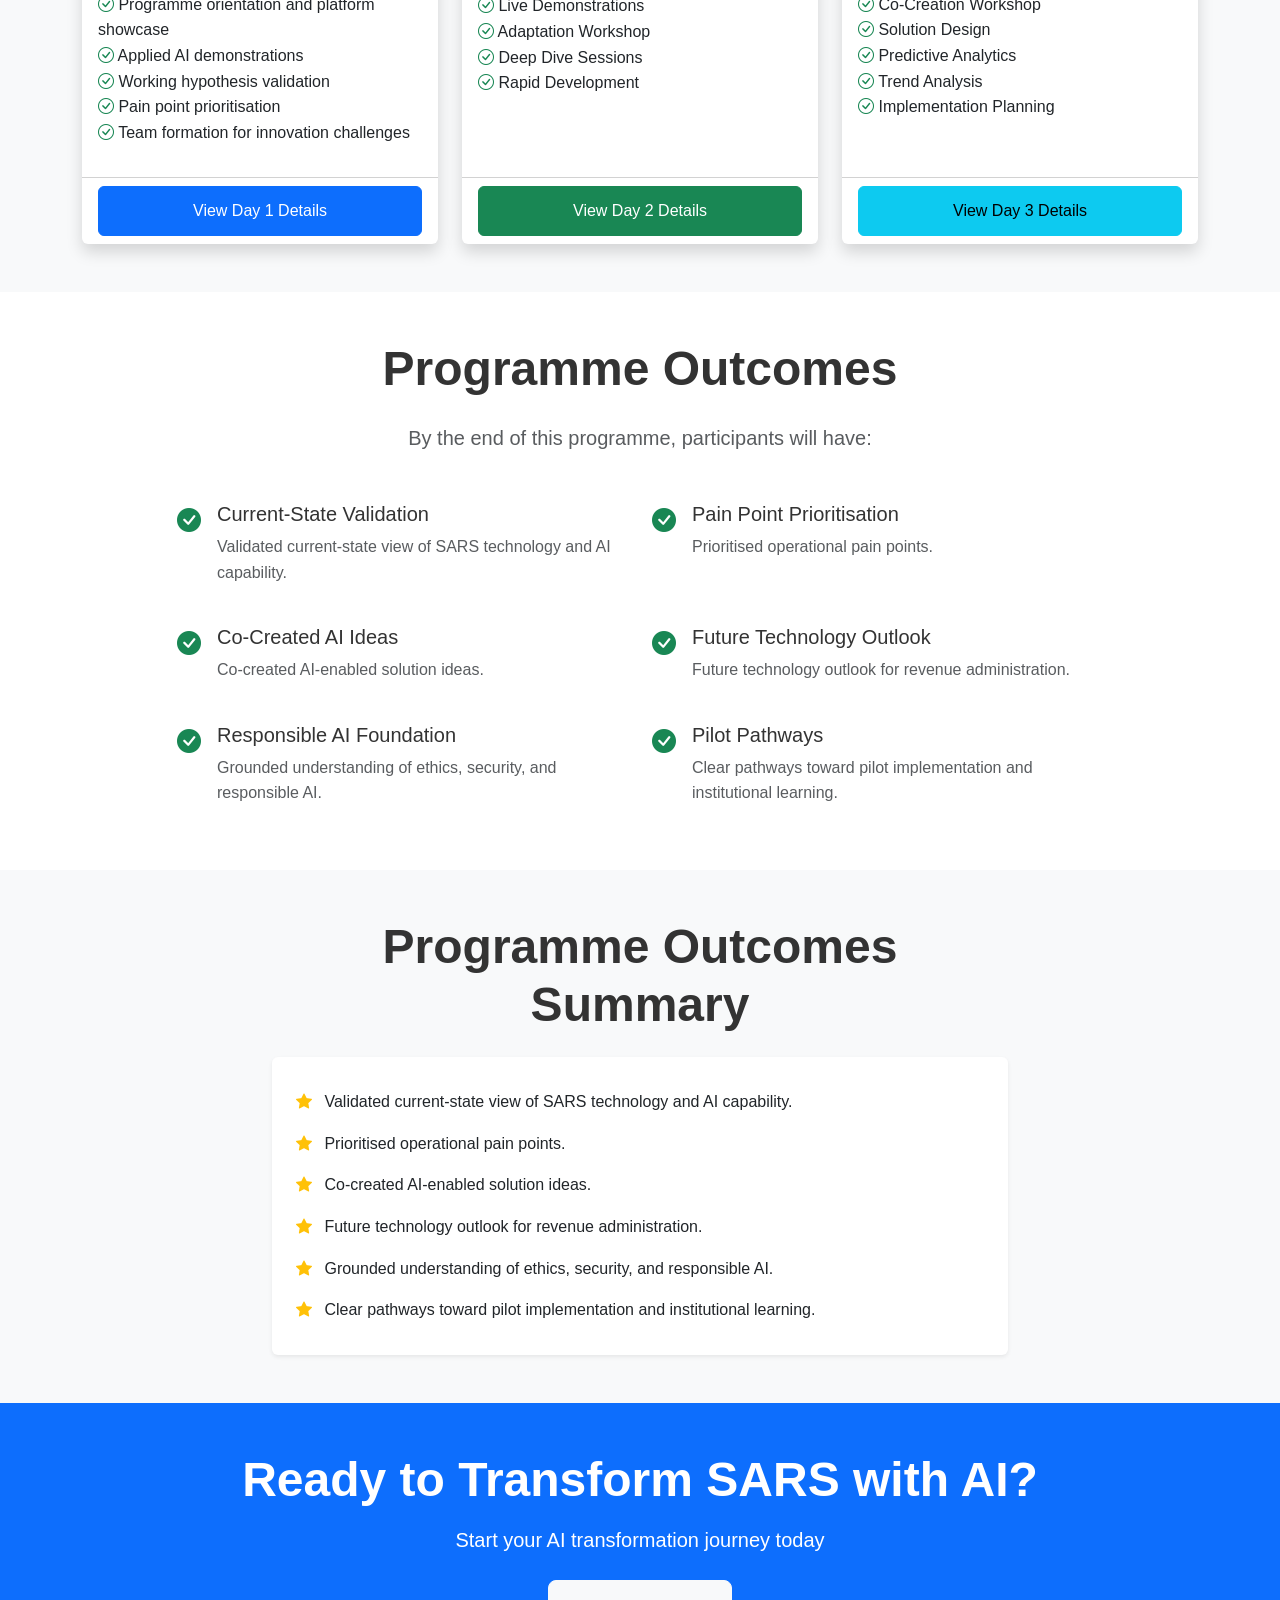
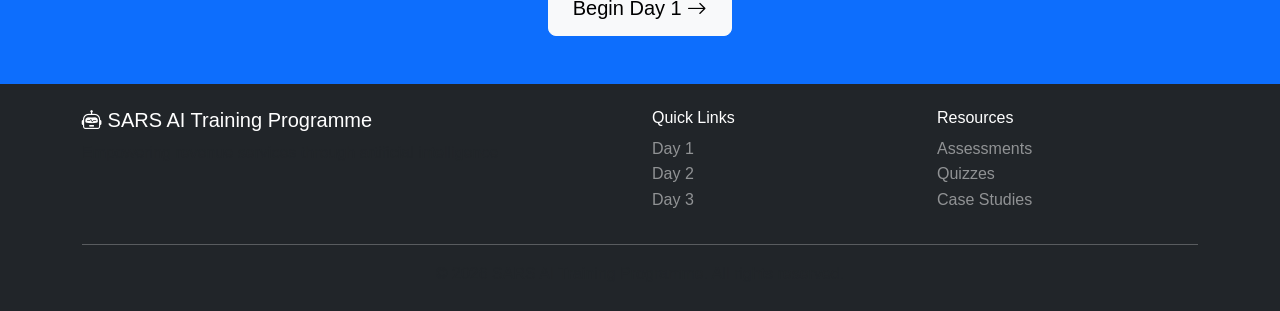
==== commit 816eebe9: "updates" ====
--- a/index.html
+++ b/index.html
@@ -3,7 +3,7 @@
 <head>
     <meta charset="UTF-8">
     <meta name="viewport" content="width=device-width, initial-scale=1.0">
-    <title>Three-Day AI Training Programme for SARS</title>
+    <title>Artificial Intelligence for Business Process Optimisation | SARS</title>
     <link href="https://cdn.jsdelivr.net/npm/bootstrap@5.3.0/dist/css/bootstrap.min.css" rel="stylesheet">
     <link rel="stylesheet" href="https://cdn.jsdelivr.net/npm/bootstrap-icons@1.10.0/font/bootstrap-icons.css">
     <link href="assets/css/style.css" rel="stylesheet">
@@ -27,10 +27,10 @@
                         <a class="nav-link" href="day-1.html">Day 1</a>
                     </li>
                     <li class="nav-item">
-                        <a class="nav-link" href="day-2.html">Day 2 (Coming Soon)</a>
+                        <a class="nav-link" href="day-2.html">Day 2</a>
                     </li>
                     <li class="nav-item">
-                        <a class="nav-link" href="day-3.html">Day 3 (Coming Soon)</a>
+                        <a class="nav-link" href="day-3.html">Day 3</a>
                     </li>
                     <li class="nav-item dropdown">
                         <a class="nav-link dropdown-toggle" href="#" id="resourcesDropdown" role="button" data-bs-toggle="dropdown">
@@ -53,8 +53,8 @@
         <div class="container">
             <div class="row align-items-center">
                 <div class="col-lg-6">
-                    <h1 class="display-4 fw-bold mb-3">Three-Day AI Training Programme for SARS</h1>
-                    <p class="lead mb-4">Artificial Intelligence for Revenue Services: From Foundations to Advanced Applications</p>
+                    <h1 class="display-4 fw-bold mb-3">Artificial Intelligence for Business Process Optimisation in Revenue Administration</h1>
+                    <p class="lead mb-4">Executive Programme for Process Designers &amp; Engineers, Policy Makers &amp; Operations Managers</p>
                     <div class="d-flex gap-3">
                         <a href="#overview" class="btn btn-light btn-lg">Learn More</a>
                         <a href="day-1.html" class="btn btn-outline-light btn-lg">Get Started</a>
@@ -78,7 +78,7 @@
             <div class="row">
                 <div class="col-lg-8 mx-auto text-center mb-5">
                     <h2 class="display-5 fw-bold mb-3">Course Overview</h2>
-                    <p class="lead text-muted">This intensive three-day training programme introduces, demonstrates, and collaboratively applies Artificial Intelligence solutions within the context of SARS operations.</p>
+                    <p class="lead text-muted">This applied, design-led executive intervention positions participants as co-designers of AI-enabled solutions for priority SARS operational pain points.</p>
                 </div>
             </div>
             
@@ -136,14 +136,14 @@
                             <h4 class="mb-0"><i class="bi bi-1-circle-fill"></i> Day 1</h4>
                         </div>
                         <div class="card-body">
-                            <h5 class="card-title">Introduction, Assessment, and Foundations</h5>
-                            <p class="card-text text-muted mb-3">Understanding AI and SARS Needs</p>
+                            <h5 class="card-title">Reality Check, Alignment &amp; Shared Understanding</h5>
+                            <p class="card-text text-muted mb-3">Understanding where SARS is today.</p>
                             <ul class="list-unstyled">
-                                <li><i class="bi bi-check-circle text-success"></i> AI Platform Introduction</li>
-                                <li><i class="bi bi-check-circle text-success"></i> Baseline Assessment</li>
-                                <li><i class="bi bi-check-circle text-success"></i> AI Fundamentals</li>
-                                <li><i class="bi bi-check-circle text-success"></i> Interactive Quizzes</li>
-                                <li><i class="bi bi-check-circle text-success"></i> Pain Points Workshop</li>
+                                <li><i class="bi bi-check-circle text-success"></i> Programme orientation and platform showcase</li>
+                                <li><i class="bi bi-check-circle text-success"></i> Applied AI demonstrations</li>
+                                <li><i class="bi bi-check-circle text-success"></i> Working hypothesis validation</li>
+                                <li><i class="bi bi-check-circle text-success"></i> Pain point prioritisation</li>
+                                <li><i class="bi bi-check-circle text-success"></i> Team formation for innovation challenges</li>
                             </ul>
                         </div>
                         <div class="card-footer bg-transparent">
@@ -159,8 +159,8 @@
                             <h4 class="mb-0"><i class="bi bi-2-circle-fill"></i> Day 2</h4>
                         </div>
                         <div class="card-body">
-                            <h5 class="card-title">Coming Soon</h5>
-                            <p class="card-text text-muted mb-3">Day 2 content will be available soon.</p>
+                            <h5 class="card-title">Co-Creation, Prototyping &amp; Pitching</h5>
+                            <p class="card-text text-muted mb-3">From pain points to AI-enabled solutions.</p>
                             <ul class="list-unstyled">
                                 <li><i class="bi bi-check-circle text-success"></i> AI Solutions Showroom</li>
                                 <li><i class="bi bi-check-circle text-success"></i> Live Demonstrations</li>
@@ -170,7 +170,7 @@
                             </ul>
                         </div>
                         <div class="card-footer bg-transparent">
-                            <a href="day-2.html" class="btn btn-success w-100">Coming Soon</a>
+                            <a href="day-2.html" class="btn btn-success w-100">View Day 2 Details</a>
                         </div>
                     </div>
                 </div>
@@ -182,8 +182,8 @@
                             <h4 class="mb-0"><i class="bi bi-3-circle-fill"></i> Day 3</h4>
                         </div>
                         <div class="card-body">
-                            <h5 class="card-title">Coming Soon</h5>
-                            <p class="card-text text-muted mb-3">Day 3 content will be available soon.</p>
+                            <h5 class="card-title">Future Readiness, Research &amp; Responsible AI</h5>
+                            <p class="card-text text-muted mb-3">Institutionalising AI capability at SARS.</p>
                             <ul class="list-unstyled">
                                 <li><i class="bi bi-check-circle text-success"></i> Co-Creation Workshop</li>
                                 <li><i class="bi bi-check-circle text-success"></i> Solution Design</li>
@@ -193,21 +193,21 @@
                             </ul>
                         </div>
                         <div class="card-footer bg-transparent">
-                            <a href="day-3.html" class="btn btn-info w-100">Coming Soon</a>
-                        </div>
-                    </div>
-                </div>
-            </div>
-        </div>
-    </section>
-
-    <!-- Learning Objectives -->
+                            <a href="day-3.html" class="btn btn-info w-100">View Day 3 Details</a>
+                        </div>
+                    </div>
+                </div>
+            </div>
+        </div>
+    </section>
+
+    <!-- Programme Outcomes -->
     <section class="py-5">
         <div class="container">
             <div class="row">
                 <div class="col-lg-10 mx-auto">
-                    <h2 class="display-5 fw-bold mb-4 text-center">Learning Objectives</h2>
-                    <p class="lead text-center text-muted mb-5">By the end of this programme, participants will be able to:</p>
+                    <h2 class="display-5 fw-bold mb-4 text-center">Programme Outcomes</h2>
+                    <p class="lead text-center text-muted mb-5">By the end of this programme, participants will have:</p>
                     
                     <div class="row g-4">
                         <div class="col-md-6">
@@ -216,100 +216,104 @@
                                     <i class="bi bi-check-circle-fill text-success fs-4 me-3"></i>
                                 </div>
                                 <div>
-                                    <h5>Understand AI Fundamentals</h5>
-                                    <p class="text-muted">Grasp fundamental AI concepts and their application in revenue services</p>
-                                </div>
-                            </div>
-                        </div>
-                        <div class="col-md-6">
-                            <div class="d-flex">
-                                <div class="flex-shrink-0">
-                                    <i class="bi bi-check-circle-fill text-success fs-4 me-3"></i>
-                                </div>
-                                <div>
-                                    <h5>Identify AI Opportunities</h5>
-                                    <p class="text-muted">Recognize opportunities for AI adoption within SARS operations</p>
-                                </div>
-                            </div>
-                        </div>
-                        <div class="col-md-6">
-                            <div class="d-flex">
-                                <div class="flex-shrink-0">
-                                    <i class="bi bi-check-circle-fill text-success fs-4 me-3"></i>
-                                </div>
-                                <div>
-                                    <h5>Evaluate AI Solutions</h5>
-                                    <p class="text-muted">Assess AI solutions for practical implementation</p>
-                                </div>
-                            </div>
-                        </div>
-                        <div class="col-md-6">
-                            <div class="d-flex">
-                                <div class="flex-shrink-0">
-                                    <i class="bi bi-check-circle-fill text-success fs-4 me-3"></i>
-                                </div>
-                                <div>
-                                    <h5>Use Predictive Analytics</h5>
-                                    <p class="text-muted">Apply AI tools for predictive analytics and trend analysis</p>
-                                </div>
-                            </div>
-                        </div>
-                        <div class="col-md-6">
-                            <div class="d-flex">
-                                <div class="flex-shrink-0">
-                                    <i class="bi bi-check-circle-fill text-success fs-4 me-3"></i>
-                                </div>
-                                <div>
-                                    <h5>Design AI Solutions</h5>
-                                    <p class="text-muted">Collaborate on designing AI solutions for specific SARS challenges</p>
-                                </div>
-                            </div>
-                        </div>
-                        <div class="col-md-6">
-                            <div class="d-flex">
-                                <div class="flex-shrink-0">
-                                    <i class="bi bi-check-circle-fill text-success fs-4 me-3"></i>
-                                </div>
-                                <div>
-                                    <h5>Analyze Historical Data</h5>
-                                    <p class="text-muted">Leverage AI-driven analysis techniques on historical data</p>
-                                </div>
-                            </div>
-                        </div>
-                    </div>
-                </div>
-            </div>
-        </div>
-    </section>
-
-    <!-- Expected Outcomes -->
+                                    <h5>Current-State Validation</h5>
+                                    <p class="text-muted">Validated current-state view of SARS technology and AI capability.</p>
+                                </div>
+                            </div>
+                        </div>
+                        <div class="col-md-6">
+                            <div class="d-flex">
+                                <div class="flex-shrink-0">
+                                    <i class="bi bi-check-circle-fill text-success fs-4 me-3"></i>
+                                </div>
+                                <div>
+                                    <h5>Pain Point Prioritisation</h5>
+                                    <p class="text-muted">Prioritised operational pain points.</p>
+                                </div>
+                            </div>
+                        </div>
+                        <div class="col-md-6">
+                            <div class="d-flex">
+                                <div class="flex-shrink-0">
+                                    <i class="bi bi-check-circle-fill text-success fs-4 me-3"></i>
+                                </div>
+                                <div>
+                                    <h5>Co-Created AI Ideas</h5>
+                                    <p class="text-muted">Co-created AI-enabled solution ideas.</p>
+                                </div>
+                            </div>
+                        </div>
+                        <div class="col-md-6">
+                            <div class="d-flex">
+                                <div class="flex-shrink-0">
+                                    <i class="bi bi-check-circle-fill text-success fs-4 me-3"></i>
+                                </div>
+                                <div>
+                                    <h5>Future Technology Outlook</h5>
+                                    <p class="text-muted">Future technology outlook for revenue administration.</p>
+                                </div>
+                            </div>
+                        </div>
+                        <div class="col-md-6">
+                            <div class="d-flex">
+                                <div class="flex-shrink-0">
+                                    <i class="bi bi-check-circle-fill text-success fs-4 me-3"></i>
+                                </div>
+                                <div>
+                                    <h5>Responsible AI Foundation</h5>
+                                    <p class="text-muted">Grounded understanding of ethics, security, and responsible AI.</p>
+                                </div>
+                            </div>
+                        </div>
+                        <div class="col-md-6">
+                            <div class="d-flex">
+                                <div class="flex-shrink-0">
+                                    <i class="bi bi-check-circle-fill text-success fs-4 me-3"></i>
+                                </div>
+                                <div>
+                                    <h5>Pilot Pathways</h5>
+                                    <p class="text-muted">Clear pathways toward pilot implementation and institutional learning.</p>
+                                </div>
+                            </div>
+                        </div>
+                    </div>
+                </div>
+            </div>
+        </div>
+    </section>
+
+    <!-- Programme Outcomes Summary -->
     <section class="bg-light py-5">
         <div class="container">
             <div class="row">
                 <div class="col-lg-8 mx-auto">
-                    <h2 class="display-5 fw-bold mb-4 text-center">Expected Outcomes</h2>
+                    <h2 class="display-5 fw-bold mb-4 text-center">Programme Outcomes Summary</h2>
                     <div class="card shadow-sm border-0">
                         <div class="card-body p-4">
                             <div class="list-group list-group-flush">
                                 <div class="list-group-item border-0 px-0">
                                     <i class="bi bi-star-fill text-warning me-2"></i>
-                                    <strong>Clear understanding</strong> of SARS-specific AI needs and pain points
-                                </div>
-                                <div class="list-group-item border-0 px-0">
-                                    <i class="bi bi-star-fill text-warning me-2"></i>
-                                    <strong>Exposure to practical</strong> and deployable AI solutions
-                                </div>
-                                <div class="list-group-item border-0 px-0">
-                                    <i class="bi bi-star-fill text-warning me-2"></i>
-                                    <strong>Collaboratively designed</strong> AI solution concept tailored to SARS
-                                </div>
-                                <div class="list-group-item border-0 px-0">
-                                    <i class="bi bi-star-fill text-warning me-2"></i>
-                                    <strong>Improved capacity</strong> to understand and apply advanced AI-driven analysis
-                                </div>
-                                <div class="list-group-item border-0 px-0">
-                                    <i class="bi bi-star-fill text-warning me-2"></i>
-                                    <strong>Network of peers</strong> and continued learning resources
+                                    Validated current-state view of SARS technology and AI capability.
+                                </div>
+                                <div class="list-group-item border-0 px-0">
+                                    <i class="bi bi-star-fill text-warning me-2"></i>
+                                    Prioritised operational pain points.
+                                </div>
+                                <div class="list-group-item border-0 px-0">
+                                    <i class="bi bi-star-fill text-warning me-2"></i>
+                                    Co-created AI-enabled solution ideas.
+                                </div>
+                                <div class="list-group-item border-0 px-0">
+                                    <i class="bi bi-star-fill text-warning me-2"></i>
+                                    Future technology outlook for revenue administration.
+                                </div>
+                                <div class="list-group-item border-0 px-0">
+                                    <i class="bi bi-star-fill text-warning me-2"></i>
+                                    Grounded understanding of ethics, security, and responsible AI.
+                                </div>
+                                <div class="list-group-item border-0 px-0">
+                                    <i class="bi bi-star-fill text-warning me-2"></i>
+                                    Clear pathways toward pilot implementation and institutional learning.
                                 </div>
                             </div>
                         </div>
--- a/assets/css/style.css
+++ b/assets/css/style.css
@@ -409,3 +409,128 @@
     background: linear-gradient(to right, transparent, var(--primary-color), transparent);
     margin: 40px 0;
 }
+
+/* Chatbot Widget */
+.chatbot-widget {
+    position: fixed;
+    right: 20px;
+    bottom: 20px;
+    z-index: 1050;
+}
+
+.chatbot-toggle {
+    width: 56px;
+    height: 56px;
+    border-radius: 50%;
+    border: none;
+    background: var(--primary-color);
+    color: white;
+    display: inline-flex;
+    align-items: center;
+    justify-content: center;
+    font-size: 1.3rem;
+    box-shadow: 0 8px 20px rgba(0, 0, 0, 0.2);
+}
+
+.chatbot-toggle:hover {
+    background: #0b5ed7;
+}
+
+.chatbot-panel {
+    width: 320px;
+    max-width: calc(100vw - 30px);
+    height: 420px;
+    background: white;
+    border-radius: 12px;
+    box-shadow: 0 14px 30px rgba(0, 0, 0, 0.2);
+    display: none;
+    flex-direction: column;
+    overflow: hidden;
+    margin-bottom: 12px;
+}
+
+.chatbot-panel.open {
+    display: flex;
+}
+
+.chatbot-header {
+    background: linear-gradient(135deg, #667eea 0%, #764ba2 100%);
+    color: white;
+    padding: 12px 16px;
+    display: flex;
+    align-items: center;
+    justify-content: space-between;
+}
+
+.chatbot-messages {
+    flex: 1;
+    padding: 12px;
+    background: #f8f9fa;
+    overflow-y: auto;
+}
+
+.chatbot-message {
+    margin-bottom: 10px;
+    display: flex;
+}
+
+.chatbot-message span {
+    padding: 8px 12px;
+    border-radius: 14px;
+    max-width: 85%;
+    line-height: 1.4;
+    font-size: 0.92rem;
+}
+
+.chatbot-message.bot span {
+    background: white;
+    color: #212529;
+    border: 1px solid #e9ecef;
+}
+
+.chatbot-message.user {
+    justify-content: flex-end;
+}
+
+.chatbot-message.user span {
+    background: var(--primary-color);
+    color: white;
+}
+
+.chatbot-input {
+    border-top: 1px solid #dee2e6;
+    padding: 10px;
+    background: white;
+}
+
+.chatbot-input form {
+    display: flex;
+    gap: 8px;
+}
+
+.chatbot-input input {
+    flex: 1;
+    border: 1px solid #ced4da;
+    border-radius: 8px;
+    padding: 8px 10px;
+}
+
+.chatbot-input button {
+    border: none;
+    border-radius: 8px;
+    background: var(--primary-color);
+    color: white;
+    padding: 8px 12px;
+}
+
+@media (max-width: 576px) {
+    .chatbot-widget {
+        right: 12px;
+        bottom: 12px;
+    }
+
+    .chatbot-panel {
+        width: calc(100vw - 24px);
+        height: 60vh;
+    }
+}
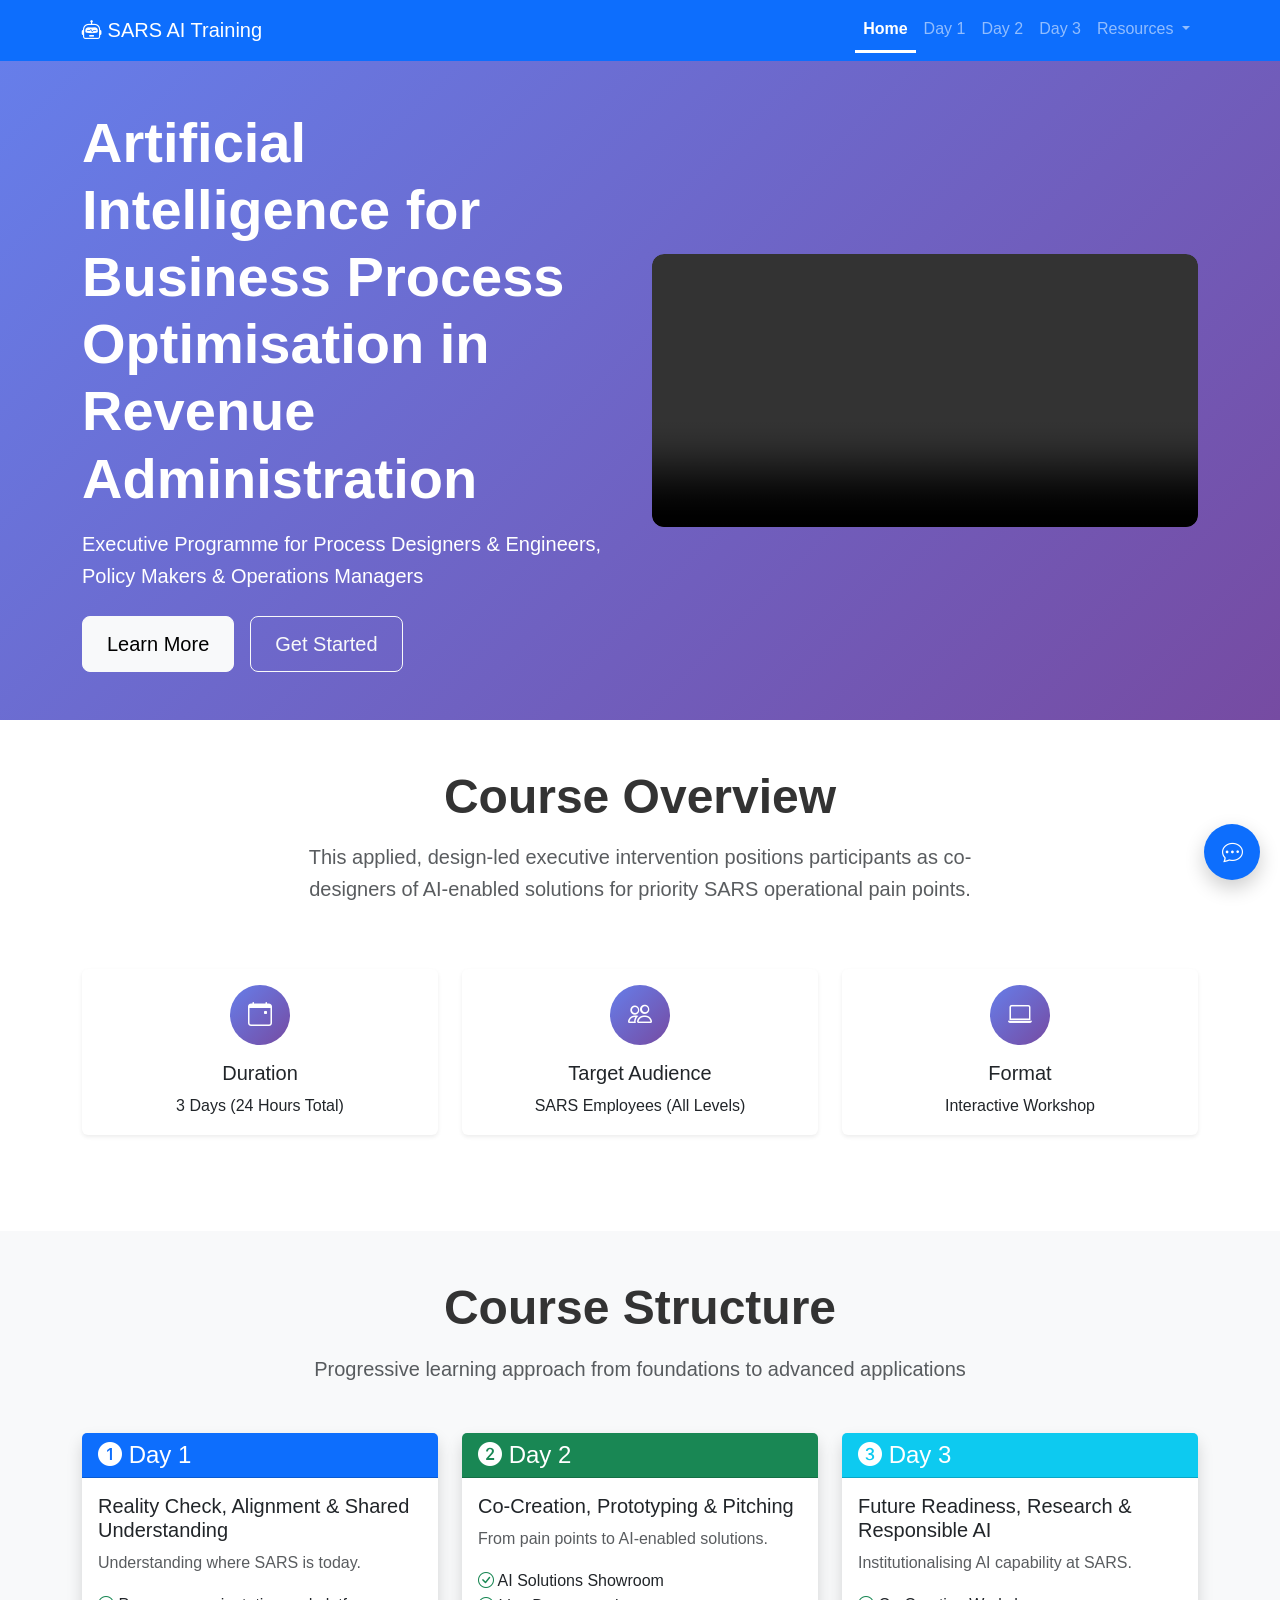
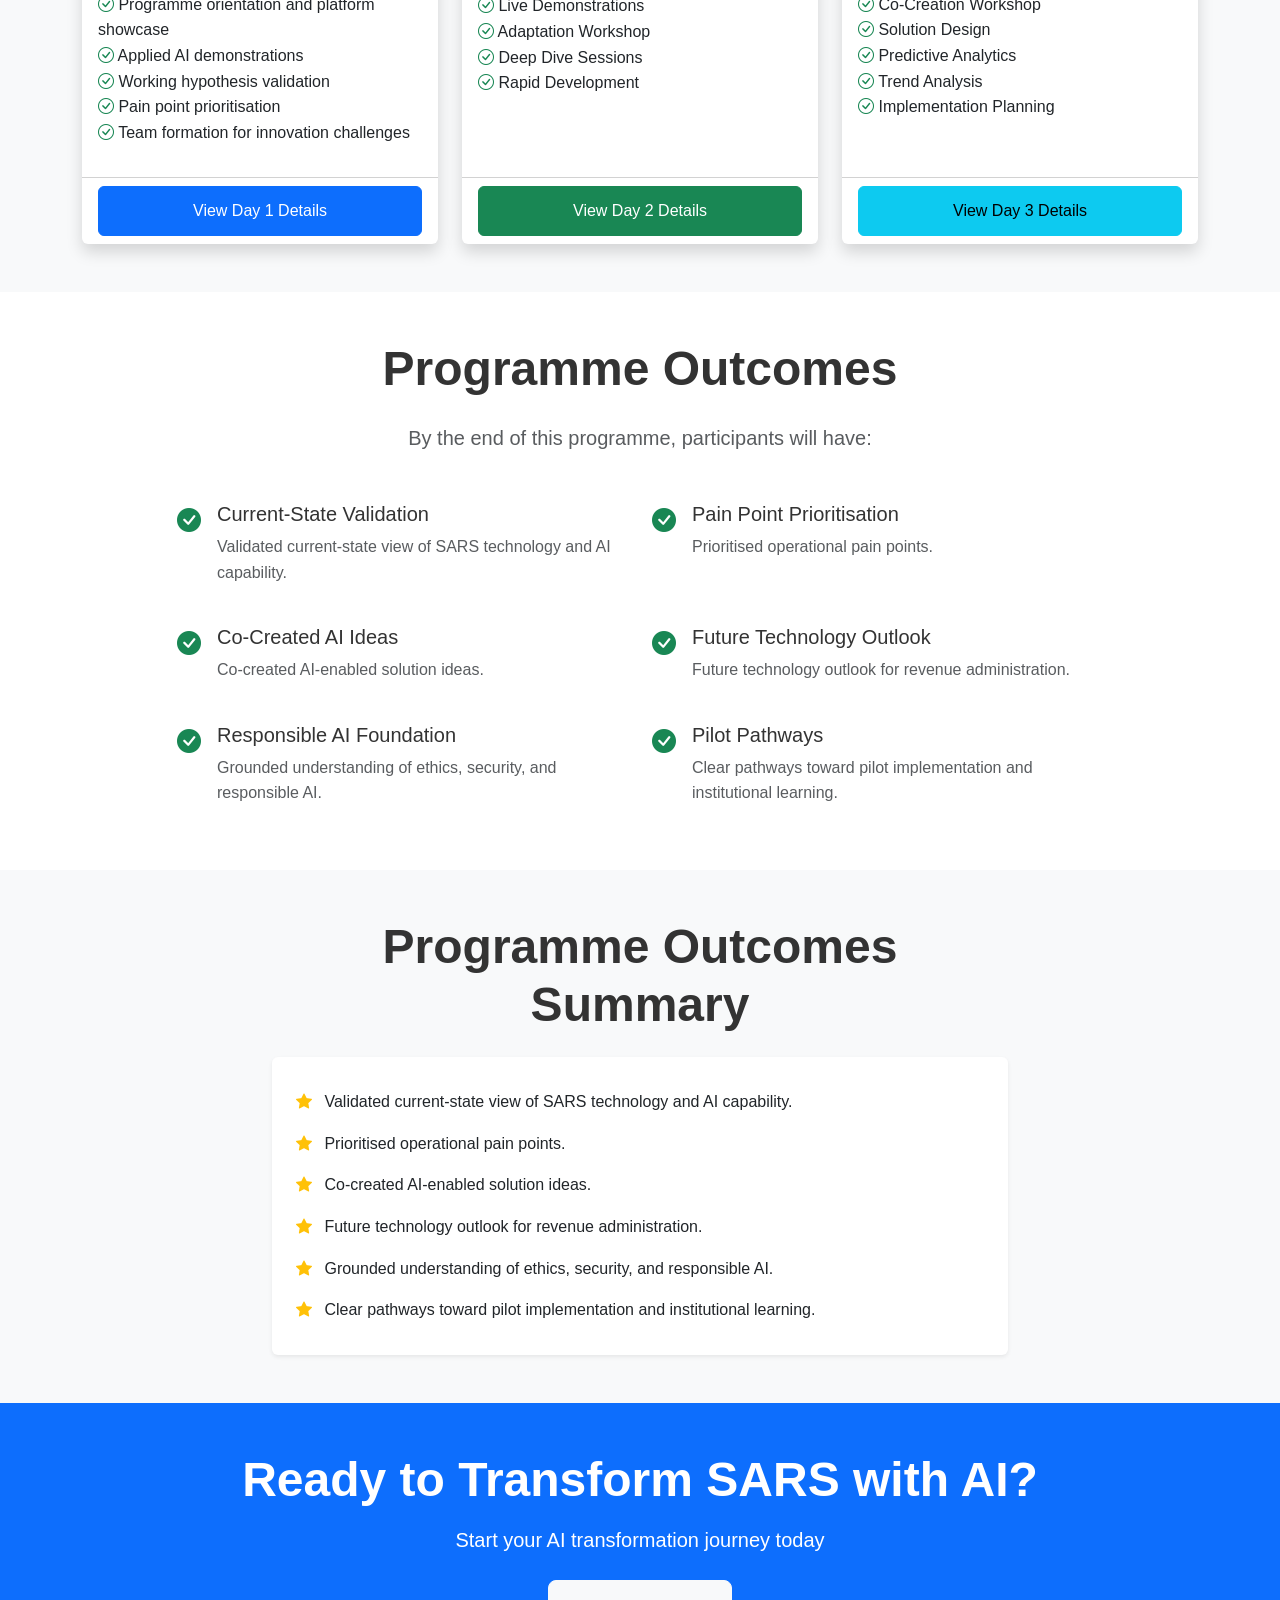
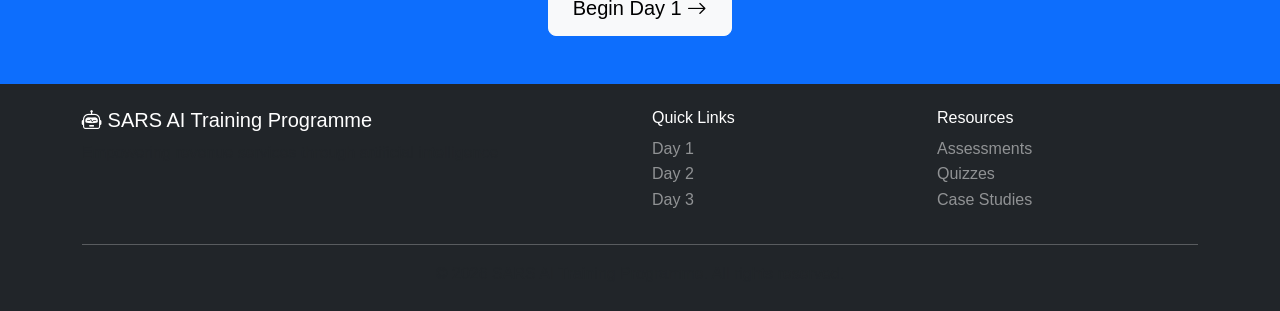
==== commit 29a35f45: "updates" ====
--- a/index.html
+++ b/index.html
@@ -63,7 +63,7 @@
                 <div class="col-lg-6 text-center mt-4 mt-lg-0">
                     <div class="hero-video-wrapper">
                         <video class="hero-video" controls playsinline preload="metadata">
-                            <source src="SARS%20AI%20Programme%20Introduction.mp4" type="video/mp4">
+                            <source src="Avatar%20IV%20Video%20(3).mp4" type="video/mp4">
                             Your browser does not support the video tag.
                         </video>
                     </div>
--- a/assets/css/style.css
+++ b/assets/css/style.css
@@ -31,12 +31,18 @@
 }
 
 .hero-video-wrapper {
-    max-width: 560px;
+    max-width: 700px;
     margin: 0 auto;
+    border-radius: 12px;
+    overflow: hidden;
 }
 
 .hero-video {
     width: 100%;
+    height: auto;
+    max-height: 420px;
+    object-fit: contain;
+    display: block;
     border-radius: 12px;
     box-shadow: 0 10px 25px rgba(0,0,0,0.25);
 }
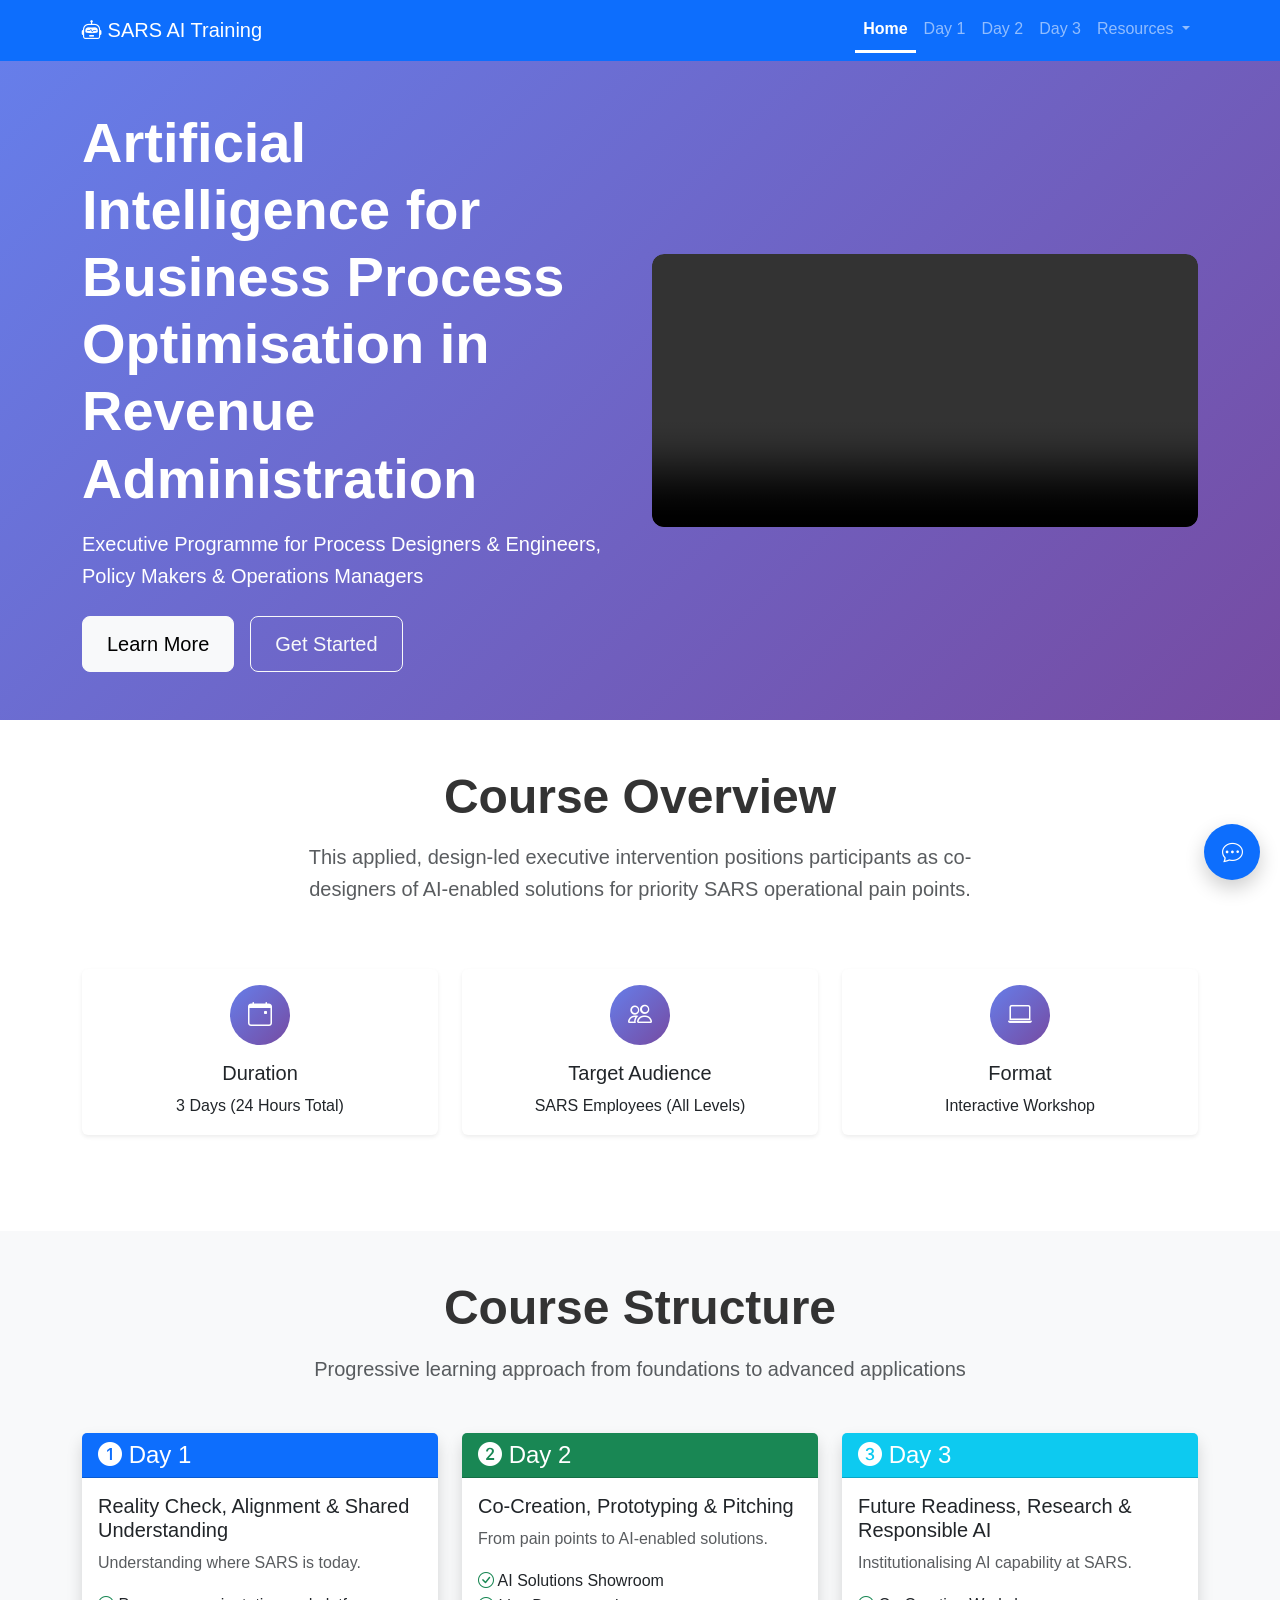
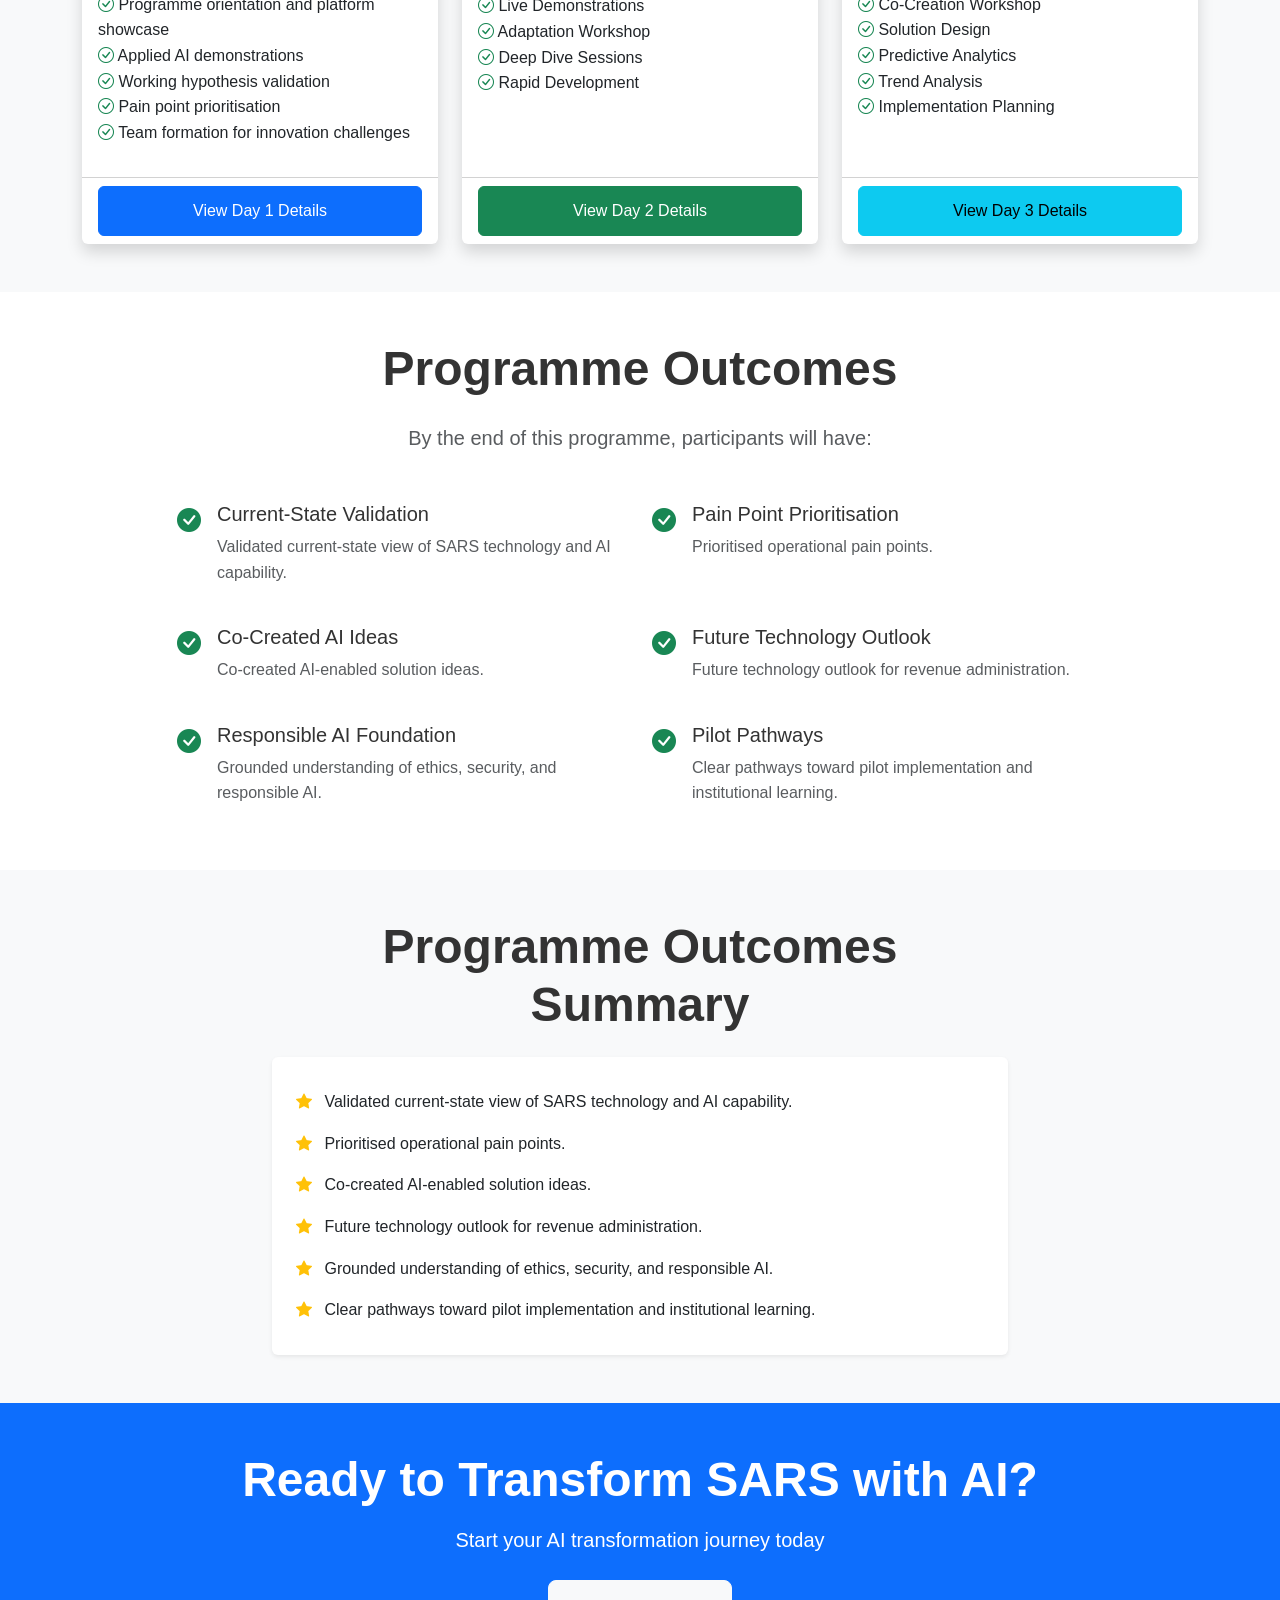
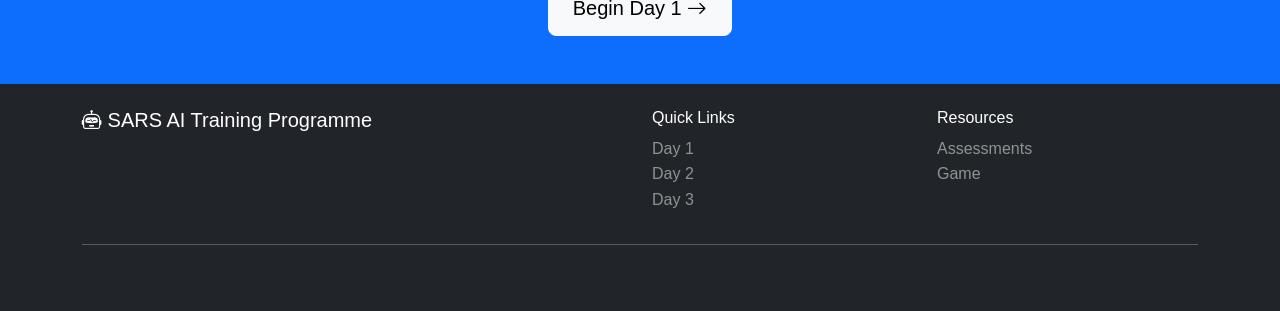
==== commit c012bc45: "updates" ====
--- a/index.html
+++ b/index.html
@@ -37,10 +37,10 @@
                             Resources
                         </a>
                         <ul class="dropdown-menu">
-                            <li><a class="dropdown-item" href="assessments.html">Assessments</a></li>
-                            <li><a class="dropdown-item" href="quizzes.html">Quizzes</a></li>
-                            <li><a class="dropdown-item" href="case-studies.html">Case Studies</a></li>
-                            <li><a class="dropdown-item" href="implementation.html">Implementation Guide</a></li>
+                            <li><a class="dropdown-item" href="https://docs.google.com/forms/d/e/1FAIpQLScgxORIvti87Dmp4ssuYSbtVlGbW7jDQqF4EMbZysF6njmWOQ/viewform" target="_blank" rel="noopener noreferrer">Assessments</a></li>
+                            <li><a class="dropdown-item" href="https://docs.google.com/forms/d/e/1FAIpQLSdU_kri-s2J3TwpX7VQXNLw1x2j-GswYkLxmT7SFkOb48h6Xw/viewform" target="_blank" rel="noopener noreferrer">Game</a></li>
+                            <!-- <li><a class="dropdown-item" href="case-studies.html">Case Studies</a></li> -->
+                            <!-- <li><a class="dropdown-item" href="implementation.html">Implementation Guide</a></li> -->
                         </ul>
                     </li>
                 </ul>
@@ -351,9 +351,9 @@
                 <div class="col-md-3">
                     <h6>Resources</h6>
                     <ul class="list-unstyled">
-                        <li><a href="assessments.html" class="text-white-50 text-decoration-none">Assessments</a></li>
-                        <li><a href="quizzes.html" class="text-white-50 text-decoration-none">Quizzes</a></li>
-                        <li><a href="case-studies.html" class="text-white-50 text-decoration-none">Case Studies</a></li>
+                        <li><a href="https://docs.google.com/forms/d/e/1FAIpQLScgxORIvti87Dmp4ssuYSbtVlGbW7jDQqF4EMbZysF6njmWOQ/viewform" target="_blank" rel="noopener noreferrer" class="text-white-50 text-decoration-none">Assessments</a></li>
+                        <li><a href="https://docs.google.com/forms/d/e/1FAIpQLSdU_kri-s2J3TwpX7VQXNLw1x2j-GswYkLxmT7SFkOb48h6Xw/viewform" target="_blank" rel="noopener noreferrer" class="text-white-50 text-decoration-none">Game</a></li>
+                        <!-- <li><a href="case-studies.html" class="text-white-50 text-decoration-none">Case Studies</a></li> -->
                     </ul>
                 </div>
             </div>
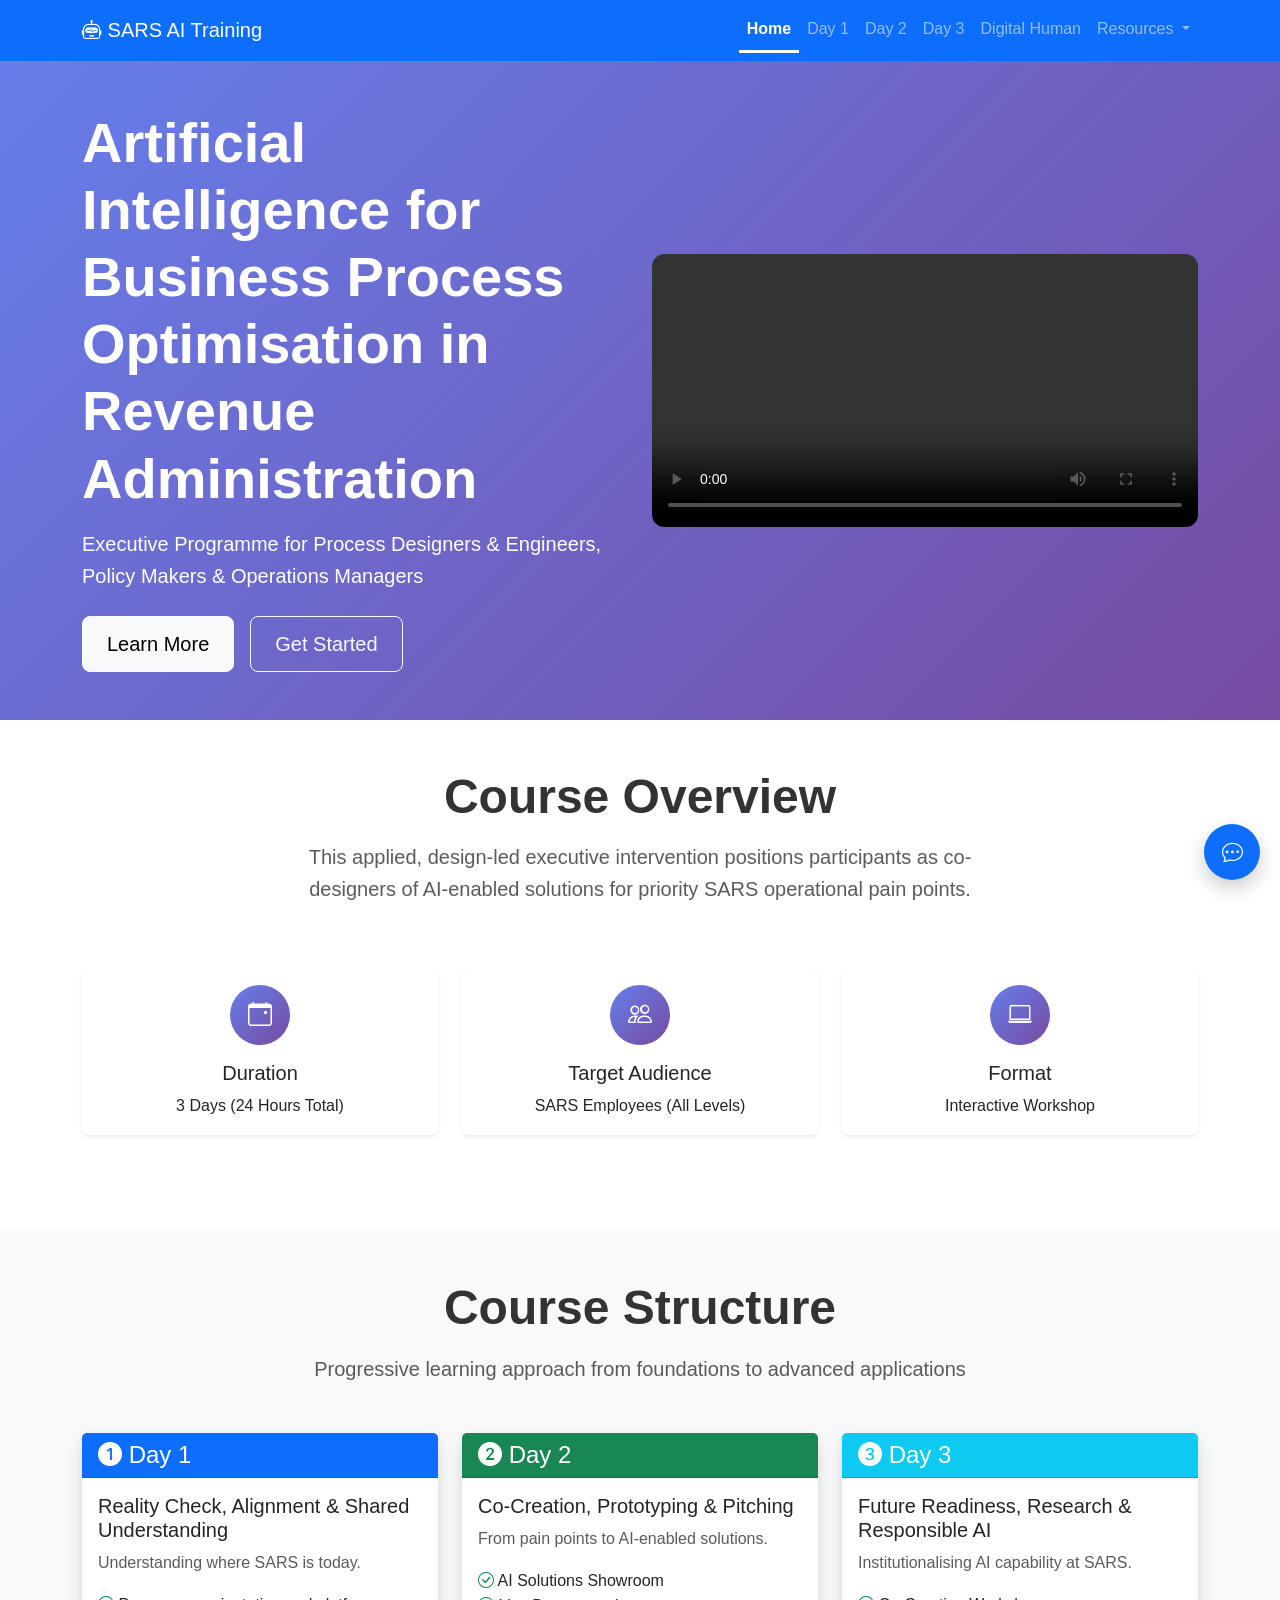
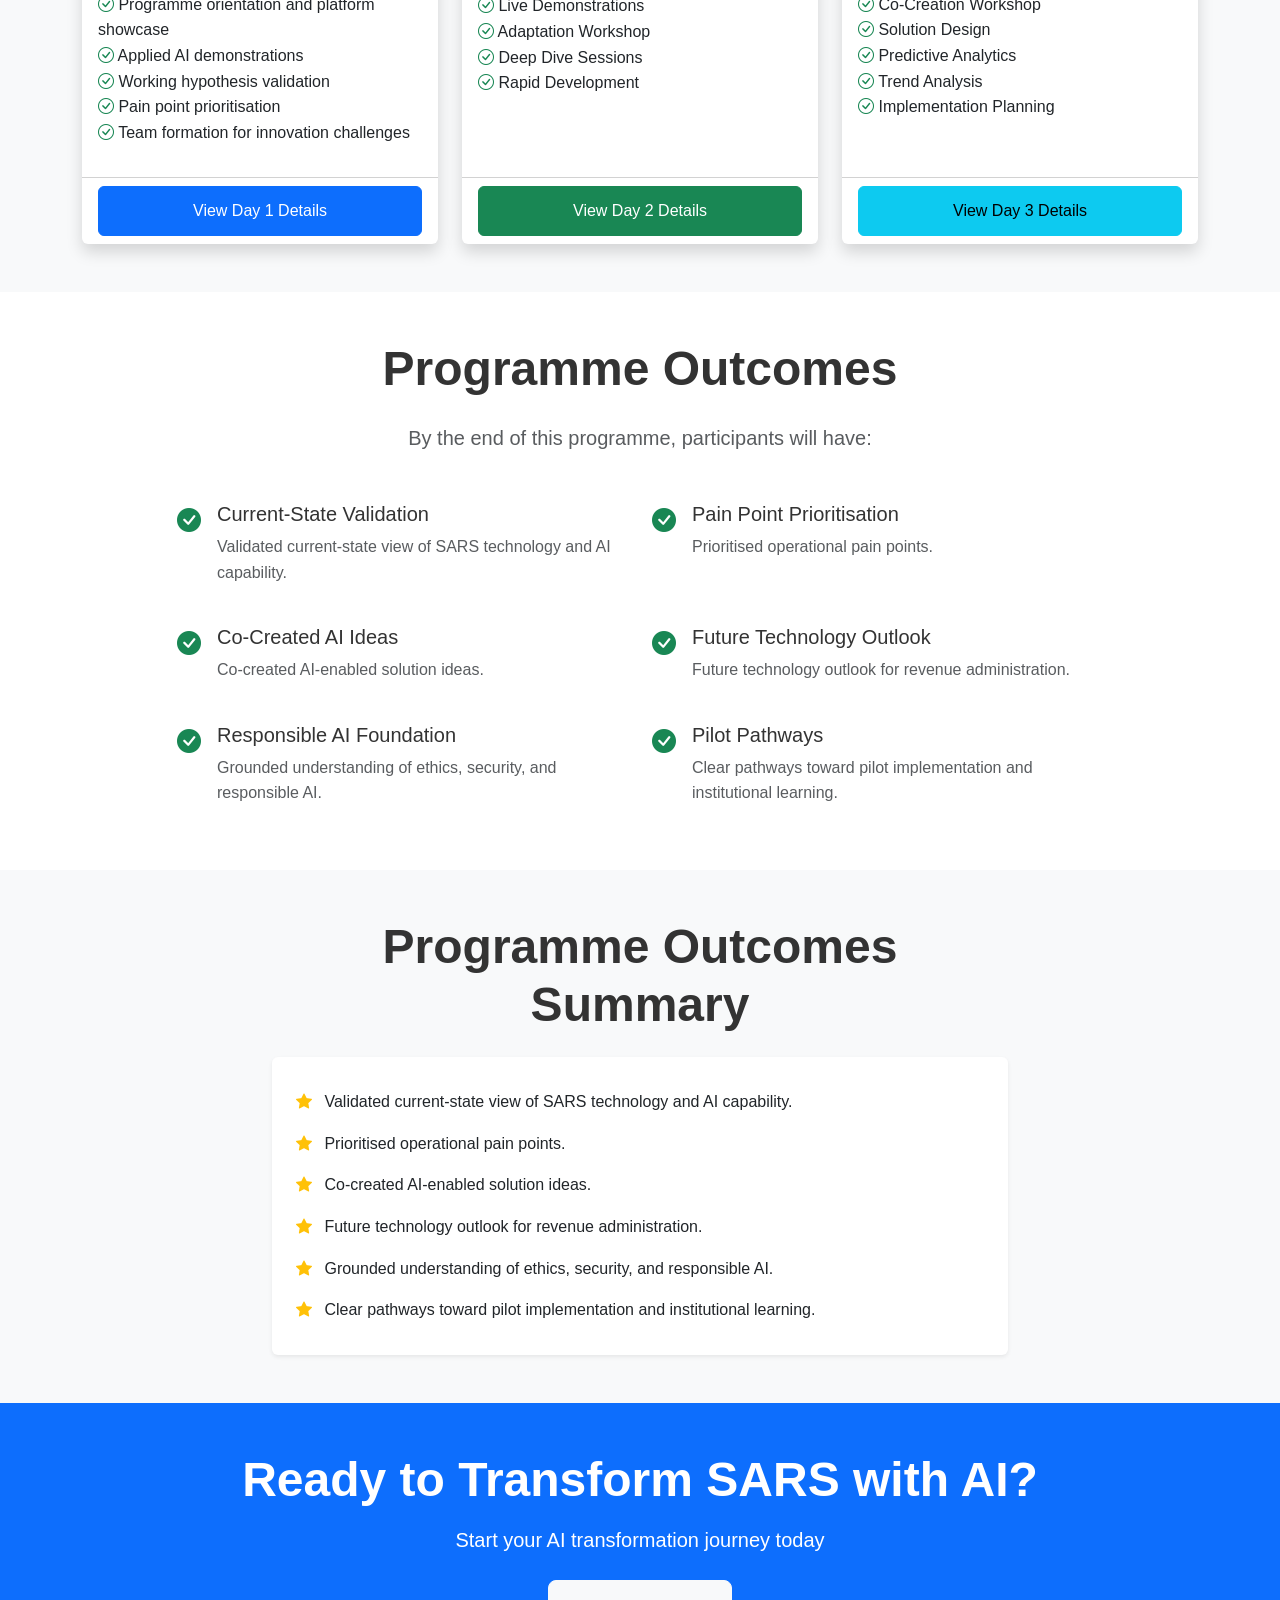
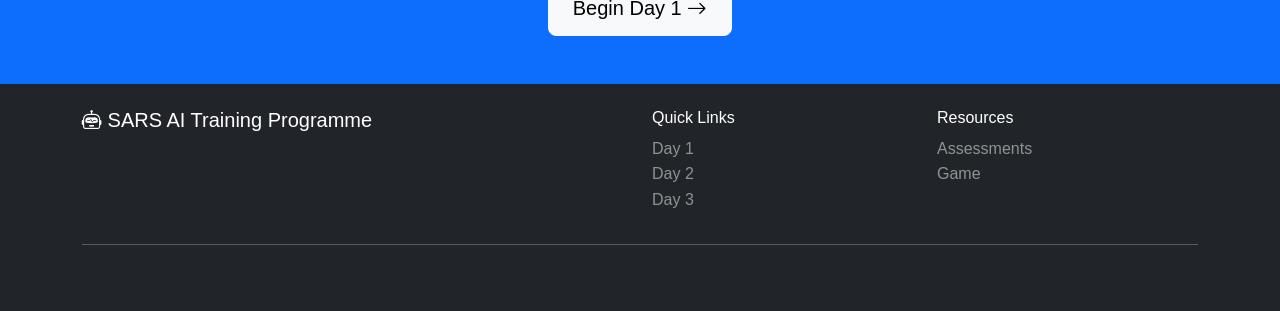
==== commit 804c8021: "New Changes" ====
--- a/index.html
+++ b/index.html
@@ -32,6 +32,9 @@
                     <li class="nav-item">
                         <a class="nav-link" href="day-3.html">Day 3</a>
                     </li>
+                    <li class="nav-item">
+                        <a class="nav-link" href="Digital_Human.html">Digital Human</a>
+                    </li>
                     <li class="nav-item dropdown">
                         <a class="nav-link dropdown-toggle" href="#" id="resourcesDropdown" role="button" data-bs-toggle="dropdown">
                             Resources
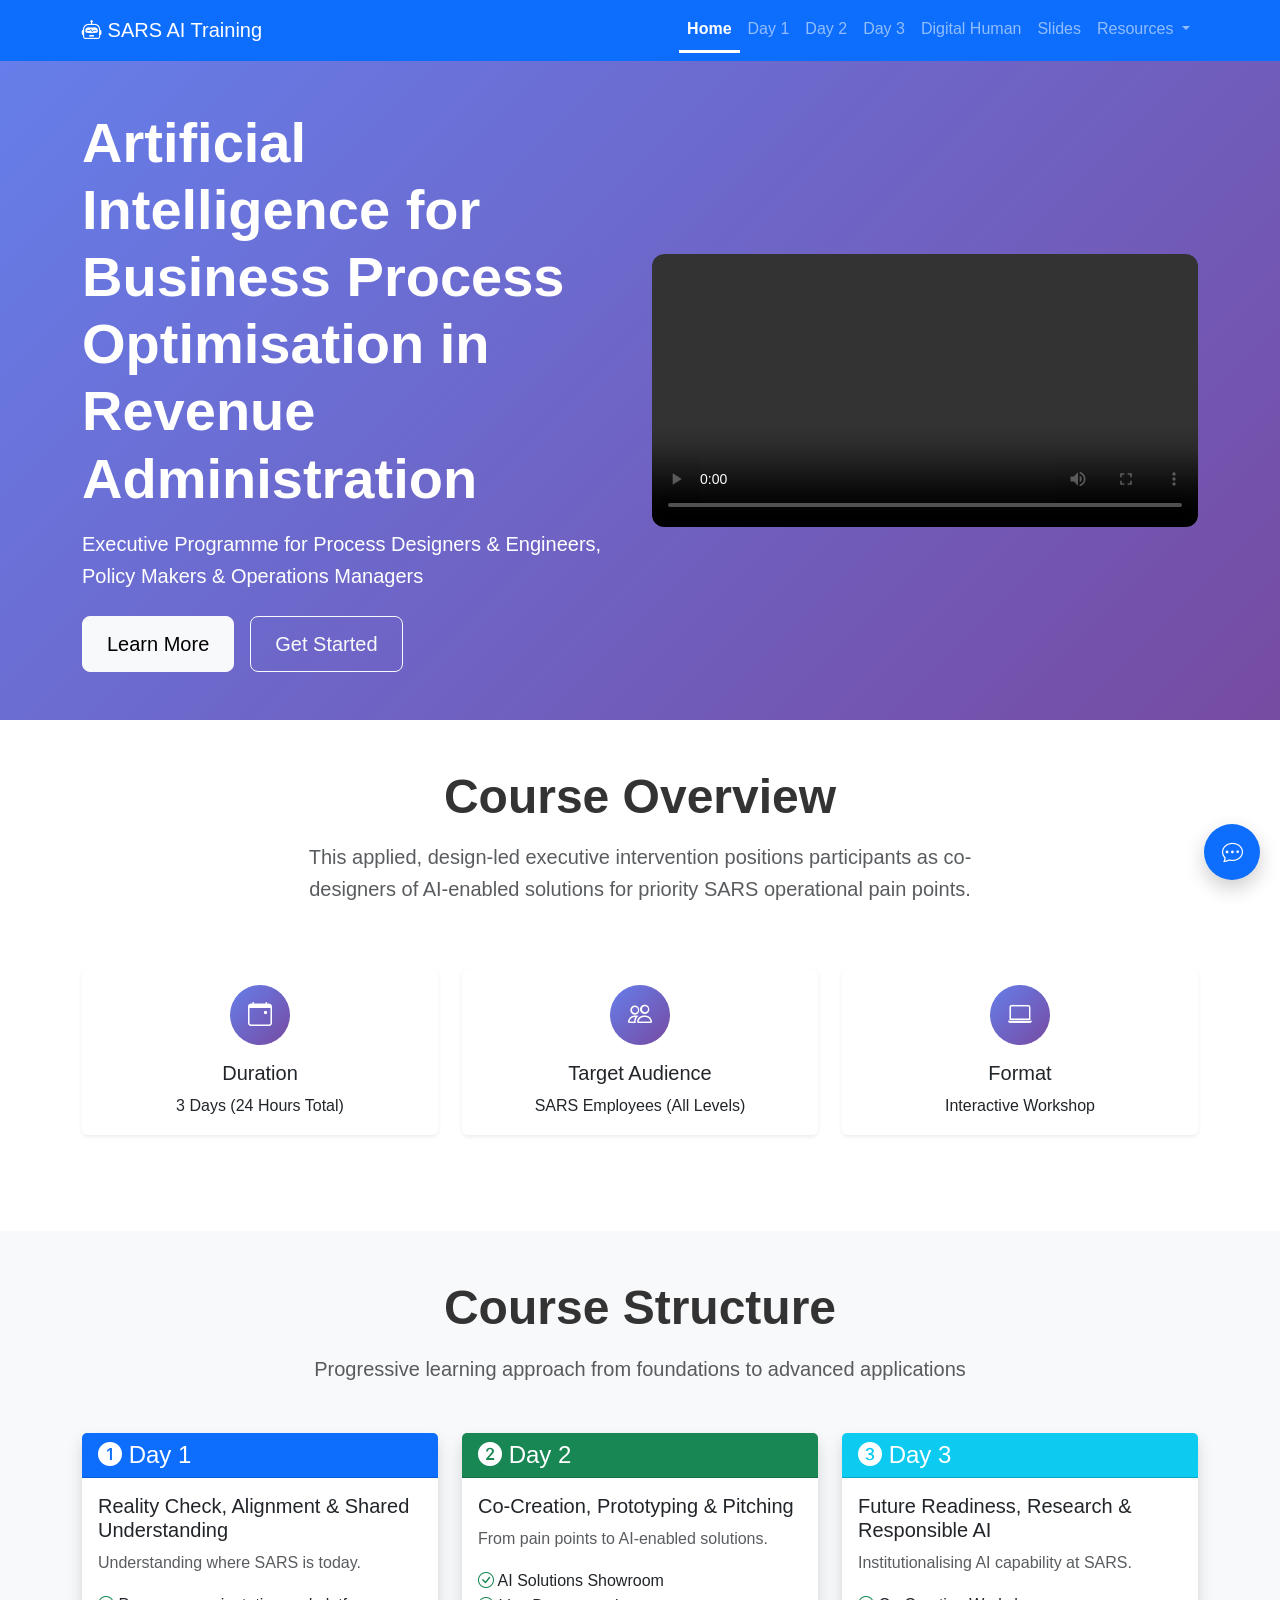
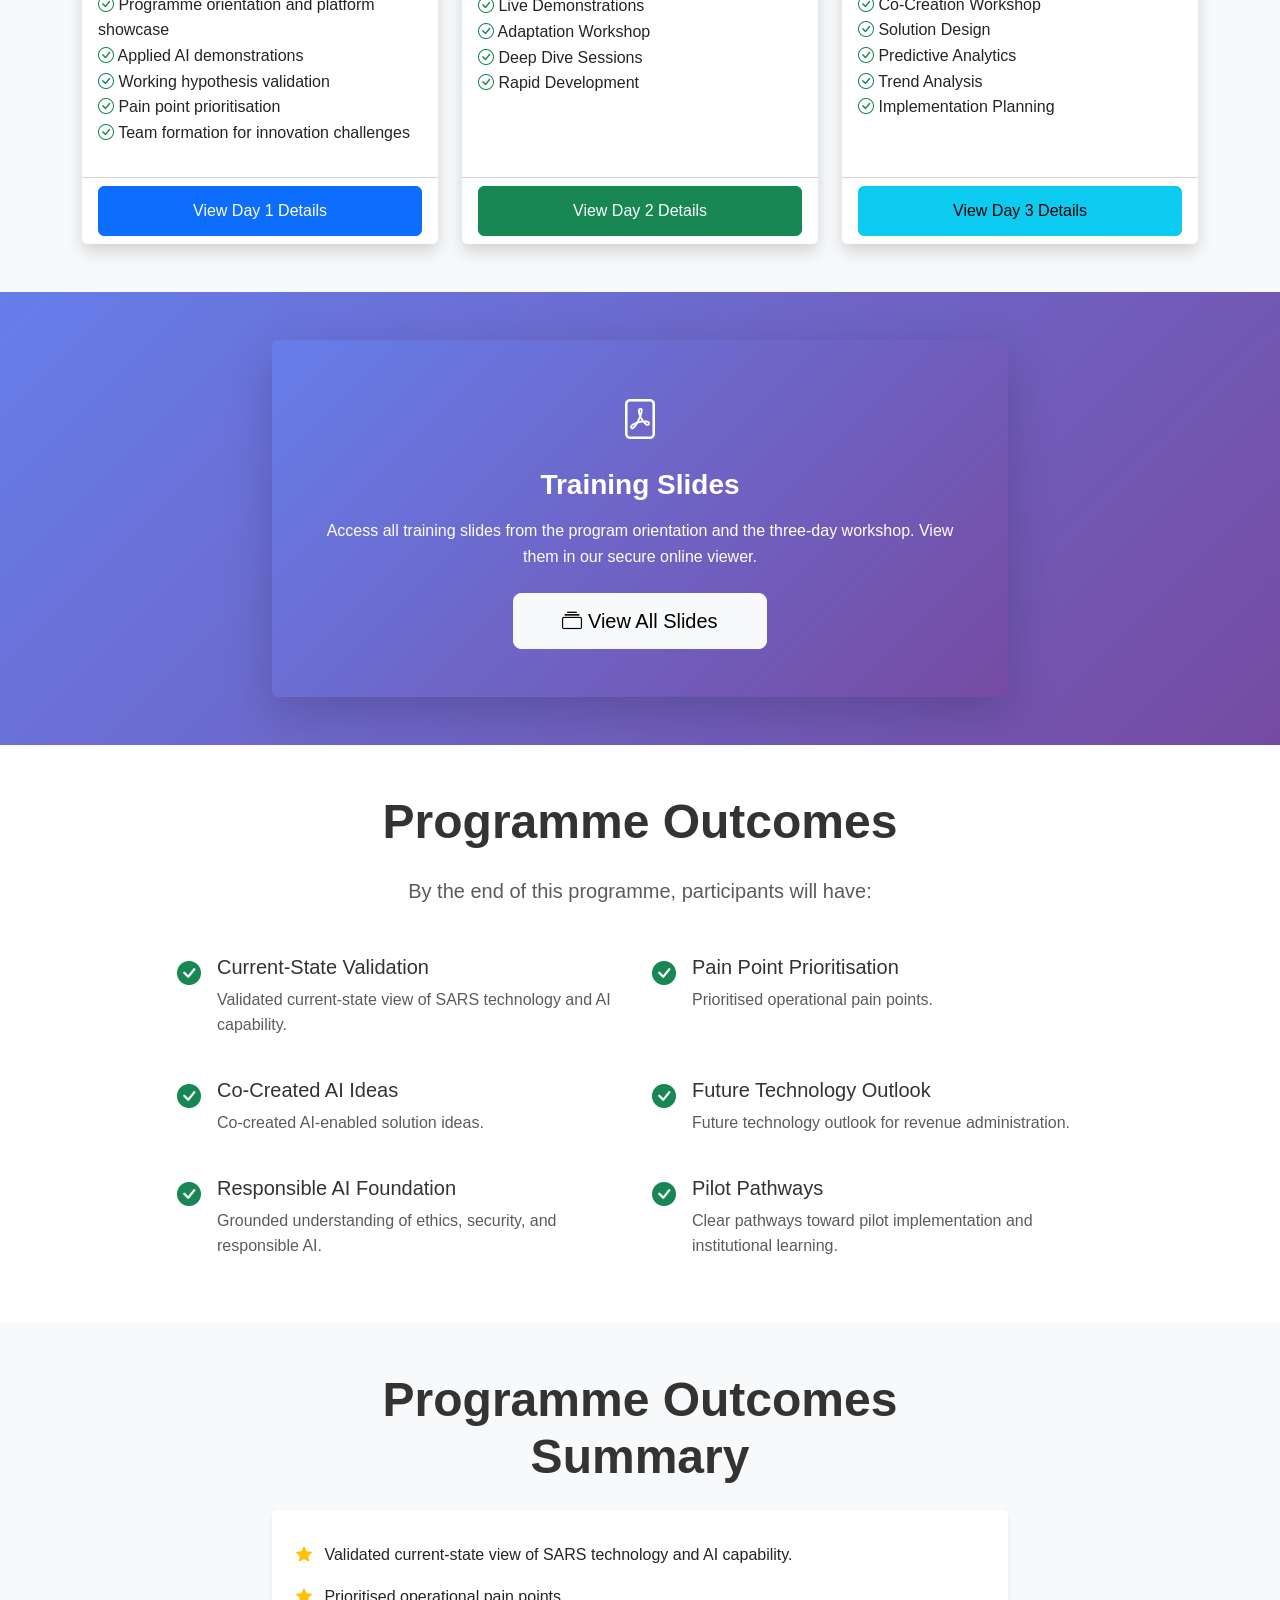
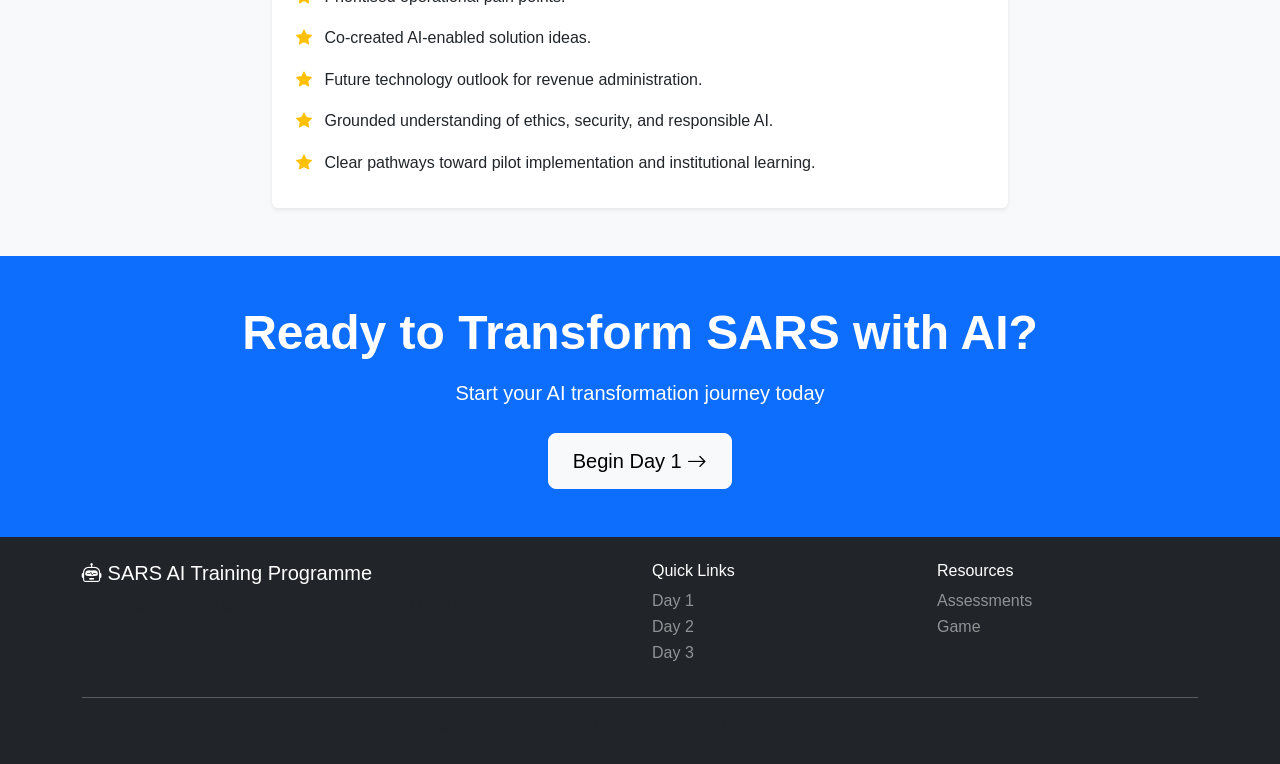
==== commit f8e467a7: "New Changes." ====
--- a/index.html
+++ b/index.html
@@ -35,6 +35,9 @@
                     <li class="nav-item">
                         <a class="nav-link" href="Digital_Human.html">Digital Human</a>
                     </li>
+                    <li class="nav-item">
+                        <a class="nav-link" href="slides.html">Slides</a>
+                    </li>
                     <li class="nav-item dropdown">
                         <a class="nav-link dropdown-toggle" href="#" id="resourcesDropdown" role="button" data-bs-toggle="dropdown">
                             Resources
@@ -204,6 +207,26 @@
         </div>
     </section>
 
+    <!-- Training Slides Section -->
+    <section class="py-5 bg-gradient">
+        <div class="container">
+            <div class="row">
+                <div class="col-lg-8 mx-auto">
+                    <div class="card shadow-lg border-0" style="background: linear-gradient(135deg, #667eea 0%, #764ba2 100%); color: white;">
+                        <div class="card-body p-5 text-center">
+                            <i class="bi bi-file-pdf fs-1 mb-3" style="display: block;"></i>
+                            <h3 class="card-title fw-bold mb-3">Training Slides</h3>
+                            <p class="card-text mb-4">Access all training slides from the program orientation and the three-day workshop. View them in our secure online viewer.</p>
+                            <a href="slides.html" class="btn btn-light btn-lg px-5">
+                                <i class="bi bi-collection"></i> View All Slides
+                            </a>
+                        </div>
+                    </div>
+                </div>
+            </div>
+        </div>
+    </section>
+
     <!-- Programme Outcomes -->
     <section class="py-5">
         <div class="container">
